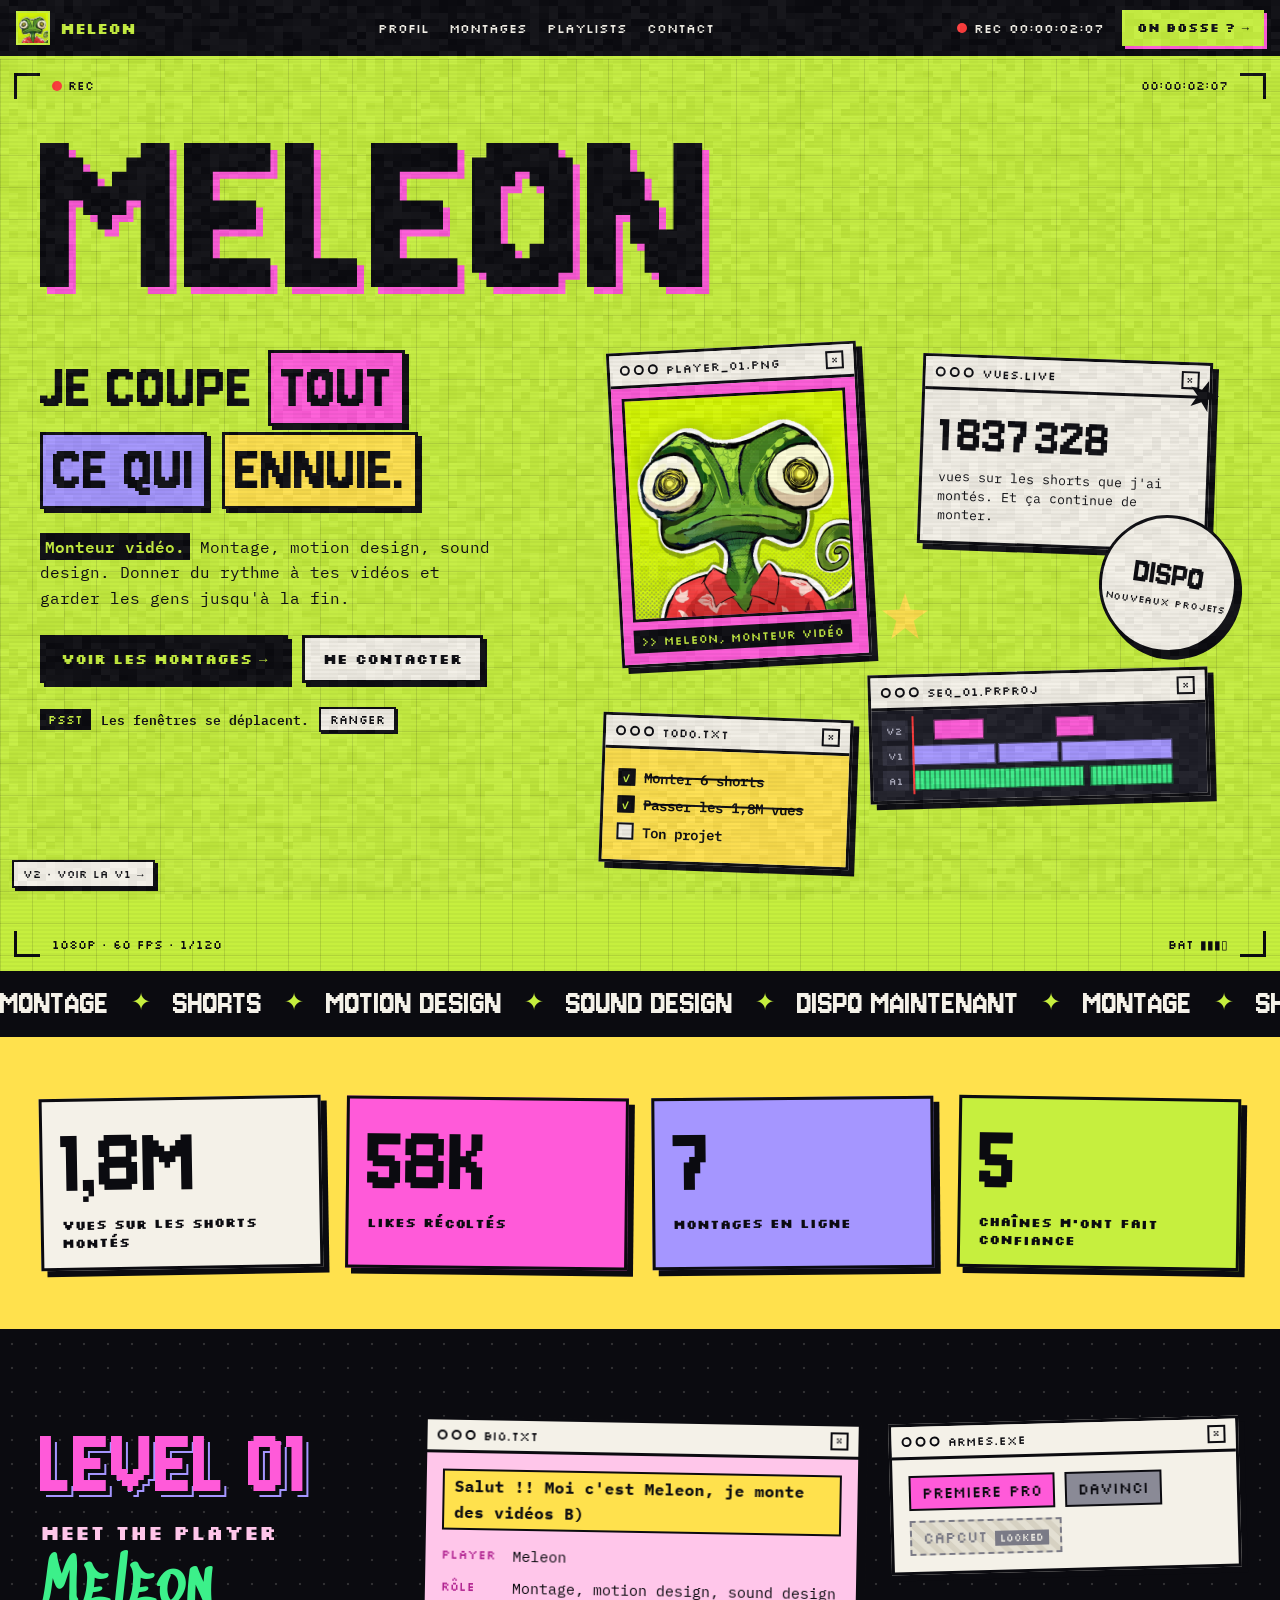
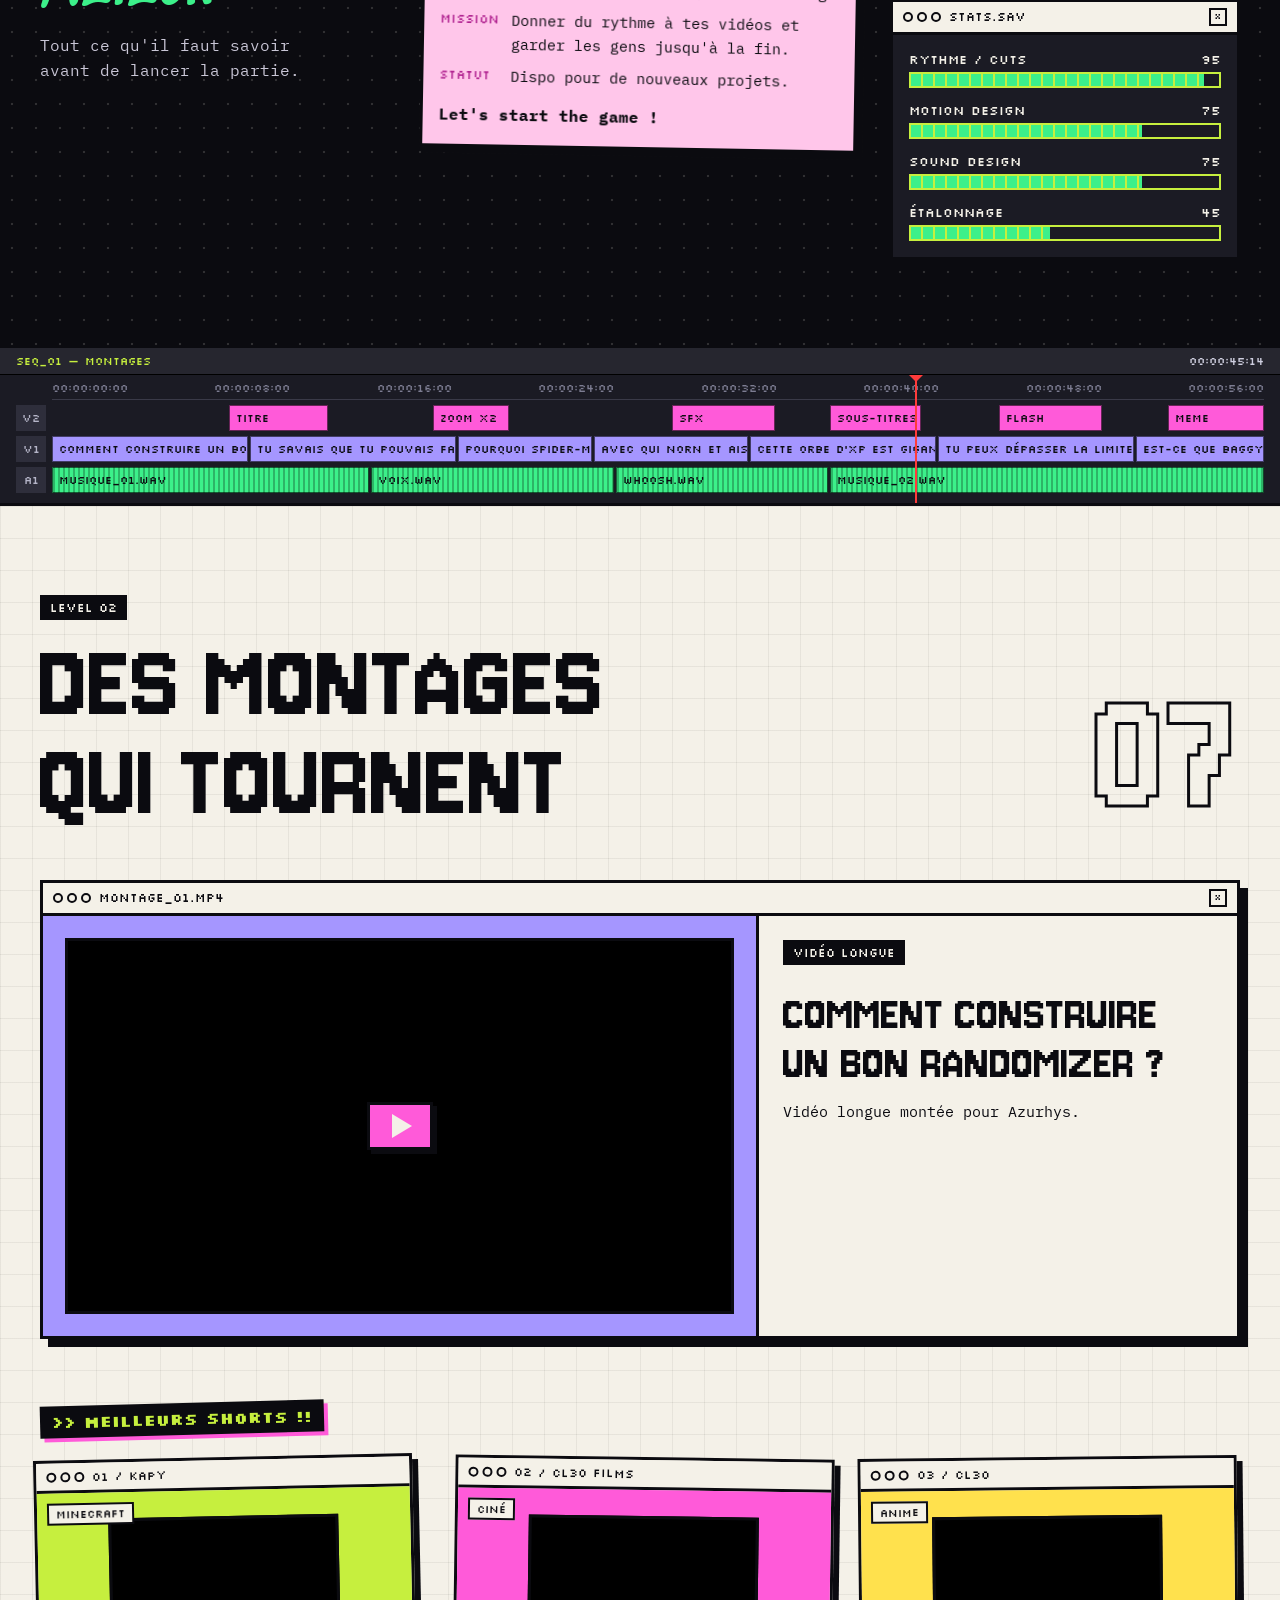
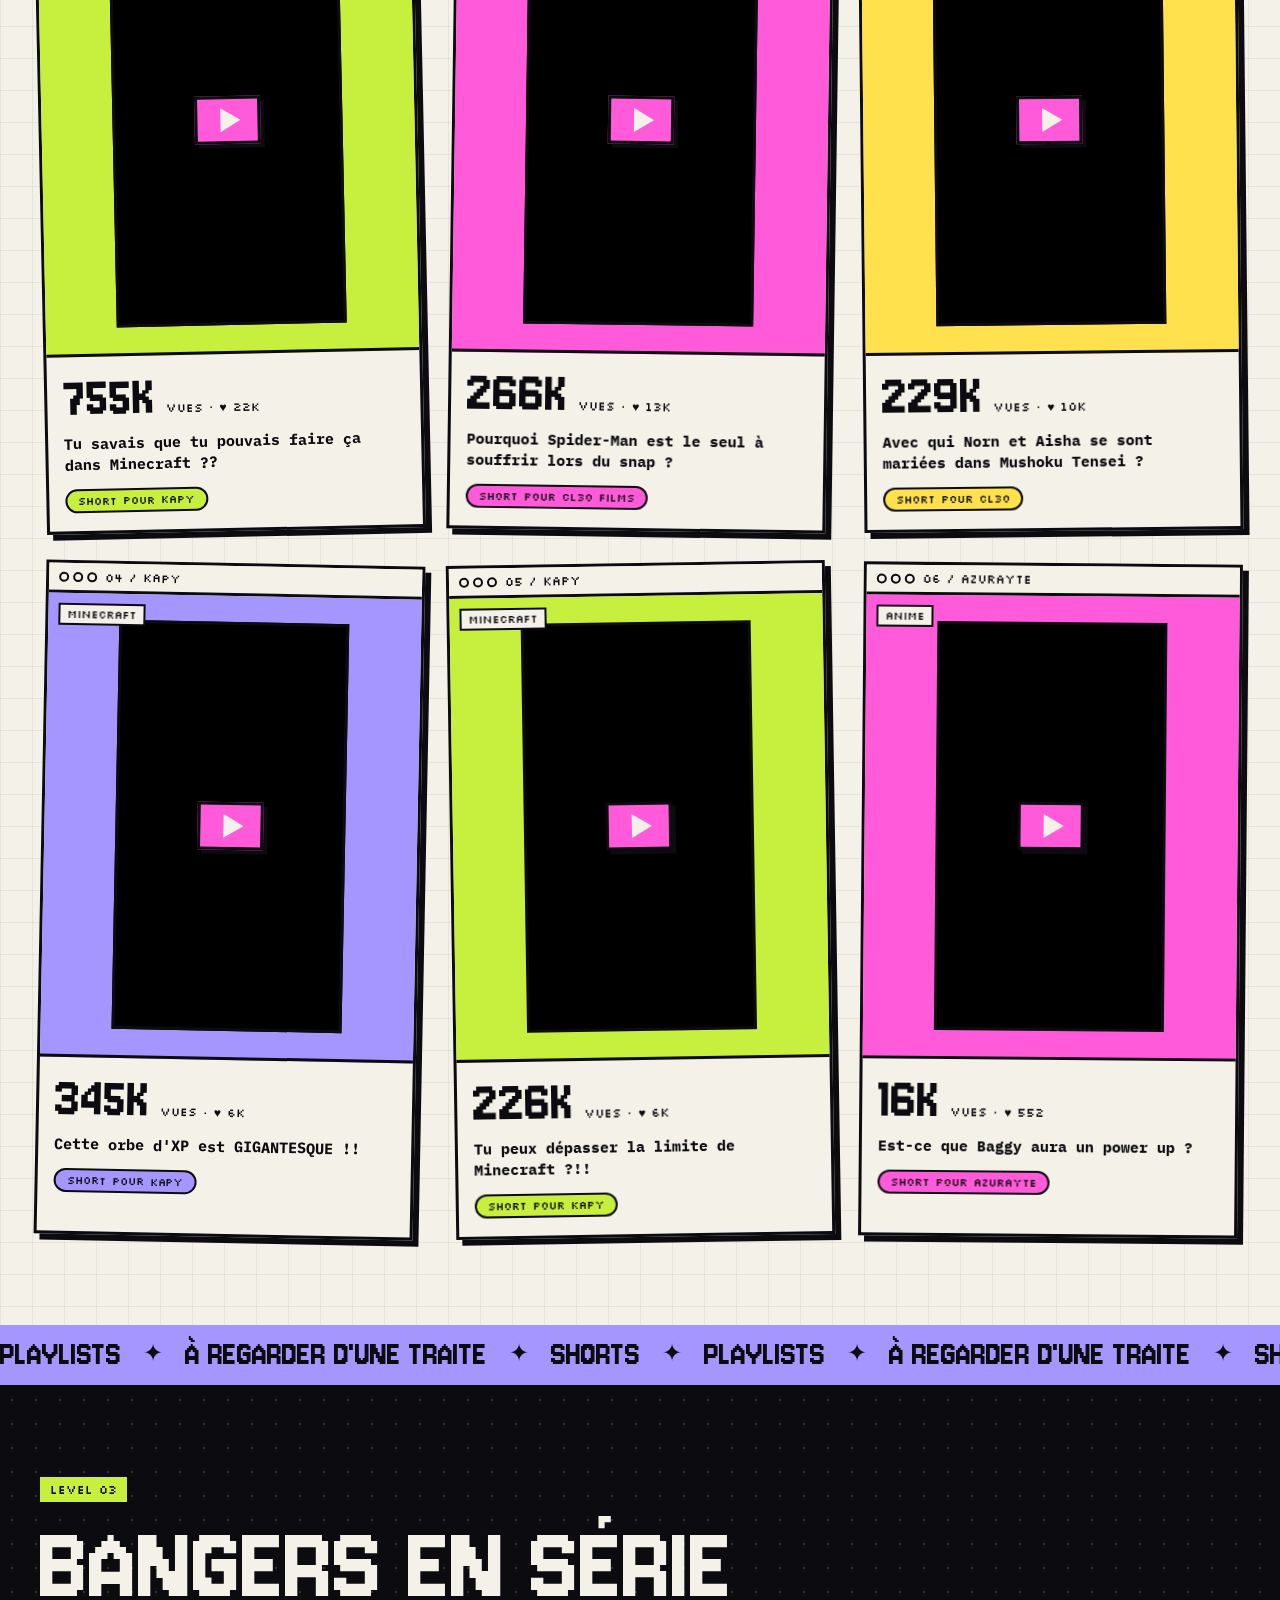
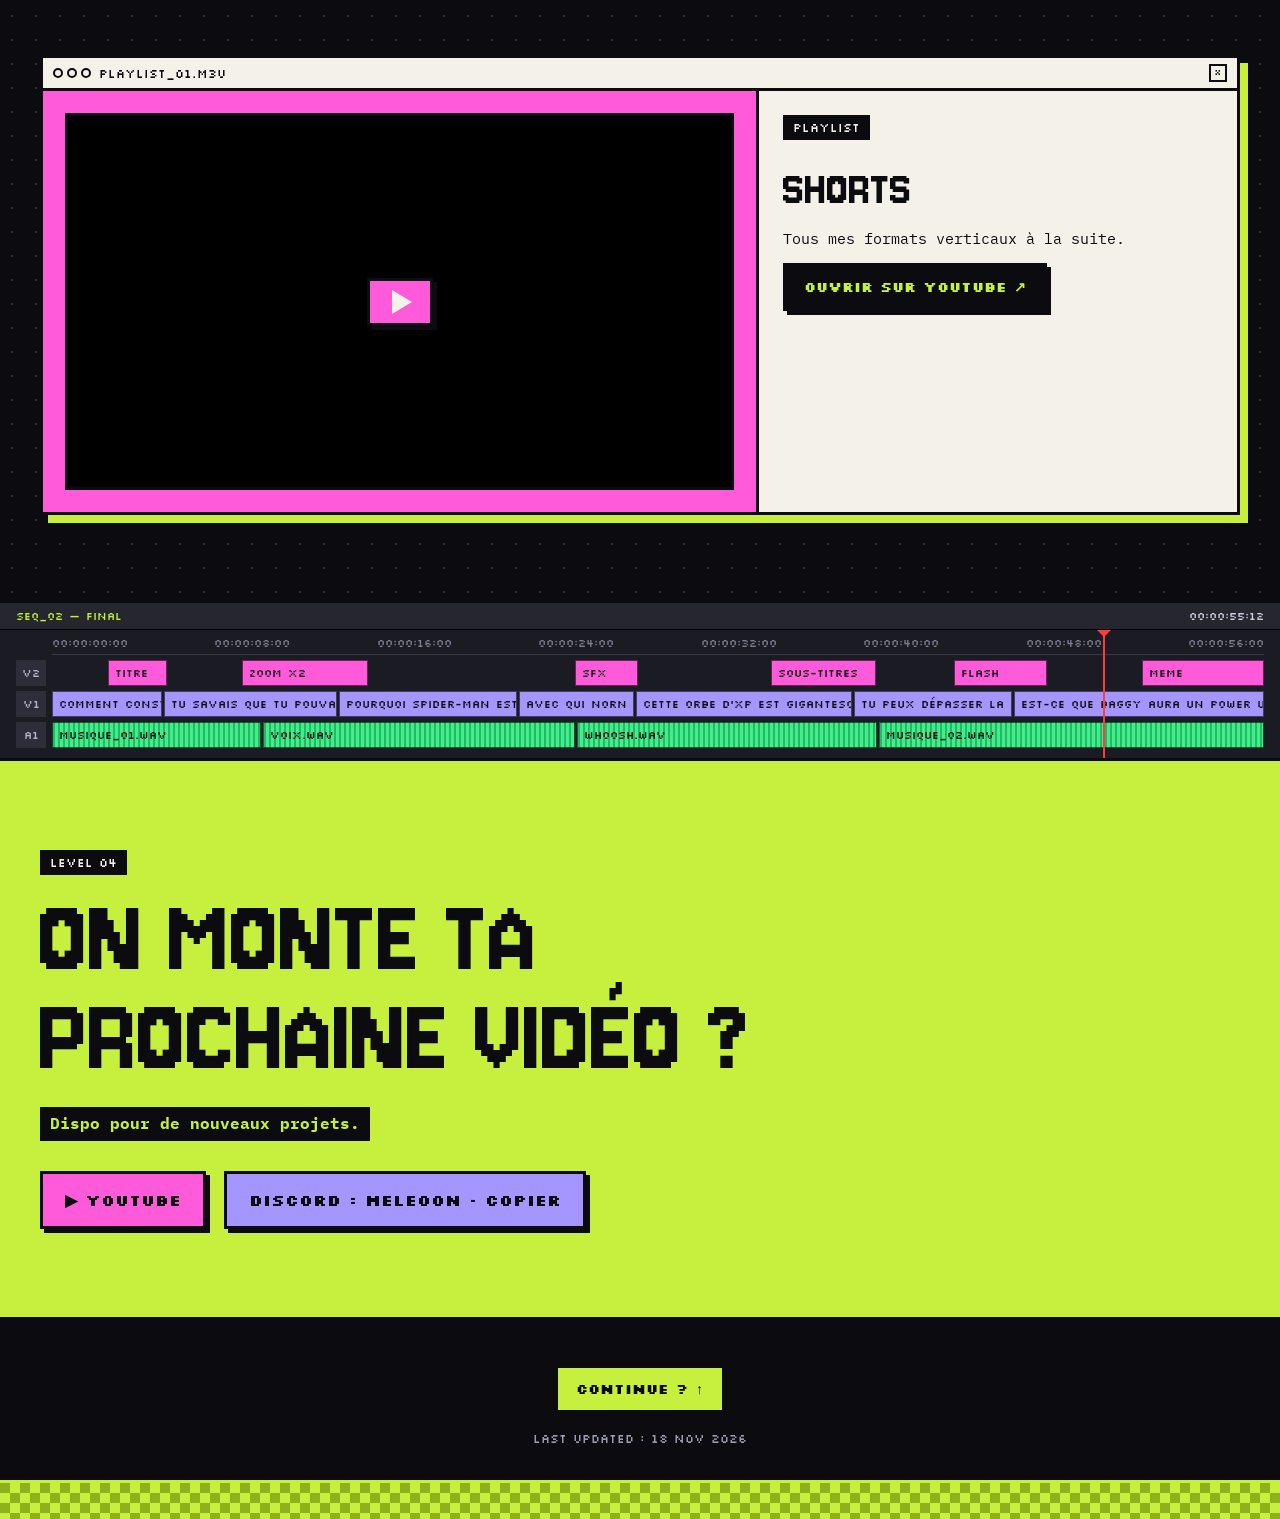
==== v2/index.html @ bc7dbd7f "V2 du portfolio en test sur /v2/ (la V1 reste à la racine) Mise en page bureau (gros nom, fenêtres d" ====
<!doctype html>
<html lang="fr">
<head>
  <meta charset="utf-8" />
  <meta name="viewport" content="width=device-width, initial-scale=1" />
  <title>Meleon — Portfolio</title>
  <meta name="description" content="Portfolio de montage vidéo : shorts, vidéos longues, playlists et contact." />
  <link rel="icon" href="../assets/avatar.webp" />
  <link rel="preconnect" href="https://fonts.googleapis.com" />
  <link rel="preconnect" href="https://fonts.gstatic.com" crossorigin />
  <link href="https://fonts.googleapis.com/css2?family=Jersey+10&family=Silkscreen:wght@400;700&family=IBM+Plex+Mono:wght@400;600;700&family=Sedgwick+Ave+Display&display=swap" rel="stylesheet" />
  <link rel="stylesheet" href="style.css" />
</head>
<body>
  <!-- amorce de film : mire + compte à rebours (1 fois par visite, clic pour passer) -->
  <div class="leader" id="leader" aria-hidden="true">
    <div class="bars"><i></i><i></i><i></i><i></i><i></i><i></i><i></i></div>
    <div class="count-ring"><span id="leaderNum">3</span></div>
    <p class="leader-skip">clic pour passer</p>
  </div>
  <canvas id="grain" aria-hidden="true"></canvas>

  <!-- ===== HUD ===== -->
  <header class="hud">
    <a class="hud-logo" href="#top"><img id="hudAvatar" alt="" /><span id="hudName">MELEON</span></a>
    <nav class="hud-nav" aria-label="Sections">
      <a href="#profil">Profil</a><a href="#montages">Montages</a><a href="#playlists">Playlists</a><a href="#avis" id="navAvis">Avis</a><a href="#contact">Contact</a>
    </nav>
    <div class="hud-rec" aria-hidden="true"><span class="dot"></span>REC <span id="tc">00:00:00:00</span></div>
    <a class="btn btn-lime hud-cta" href="#contact">On bosse ? →</a>
    <div class="hud-xp" aria-hidden="true"><span id="xp"></span></div>
  </header>

  <!-- ===== HERO : bureau ===== -->
  <section class="hero" id="top">
    <div class="vf" aria-hidden="true">
      <span class="vf-c c-tl"></span><span class="vf-c c-tr"></span><span class="vf-c c-bl"></span><span class="vf-c c-br"></span>
      <span class="vf-rec"><span class="dot"></span>REC</span>
      <span class="vf-tc" id="vfTc">00:00:00:00</span>
      <span class="vf-info">1080p · 60 fps · 1/120</span>
      <span class="vf-bat">BAT ▮▮▮▯</span>
    </div>

    <div class="wrap">
      <h1 class="hero-name"><span id="heroName">MELEON</span></h1>
      <div class="hero-grid">
        <div class="hero-left">
          <p class="punch">Je coupe <mark class="m-pink">tout</mark><br /><mark class="m-lav">ce qui</mark> <mark class="m-yellow">ennuie.</mark></p>
          <p class="hero-intro" id="heroIntro"></p>
          <div class="hero-btns">
            <a class="btn btn-black" href="#montages">Voir les montages →</a>
            <a class="btn btn-paper" href="#contact">Me contacter</a>
          </div>
          <p class="psst"><b>PSST</b> Les fenêtres se déplacent. <button class="btn-mini" id="tidy" type="button">Ranger</button></p>
        </div>

        <div class="desk" id="desk">
          <figure class="win w-avatar" style="--x:2%;--y:0%;--w:250px;--rot:-3deg">
            <div class="win-bar"><span class="dots"><i></i><i></i><i></i></span><span class="win-t">player_01.png</span><span class="win-x">×</span></div>
            <div class="win-body"><img id="deskAvatar" alt="Photo de profil de Meleon" /><figcaption id="deskCaption"></figcaption></div>
          </figure>

          <div class="win w-views" id="wViews" style="--x:50%;--y:2%;--w:290px;--rot:2deg">
            <div class="win-bar"><span class="dots"><i></i><i></i><i></i></span><span class="win-t">vues.live</span><span class="win-x">×</span></div>
            <div class="win-body"><p class="big" id="viewsCount" data-count="0">0</p><p>vues sur les shorts que j'ai montés. Et ça continue de monter.</p></div>
          </div>

          <div class="sticker" style="--x:78%;--y:30%;--rot:8deg"><span>DISPO<small>nouveaux projets</small></span></div>

          <div class="win w-todo" style="--x:0%;--y:66%;--w:250px;--rot:2deg">
            <div class="win-bar"><span class="dots"><i></i><i></i><i></i></span><span class="win-t">todo.txt</span><span class="win-x">×</span></div>
            <div class="win-body"><ul class="todo" id="todo"></ul></div>
          </div>

          <div class="win w-tl" style="--x:42%;--y:58%;--w:340px;--rot:-1.5deg">
            <div class="win-bar"><span class="dots"><i></i><i></i><i></i></span><span class="win-t">seq_01.prproj</span><span class="win-x">×</span></div>
            <div class="win-body">
              <div class="mini-tl" aria-hidden="true">
                <div><b>V2</b><span style="--l:8%;--w:18%" class="k-pink"></span><span style="--l:52%;--w:14%" class="k-pink"></span></div>
                <div><b>V1</b><span style="--l:0%;--w:30%" class="k-lav"></span><span style="--l:31%;--w:22%" class="k-lav"></span><span style="--l:54%;--w:40%" class="k-lav"></span></div>
                <div><b>A1</b><span style="--l:0%;--w:62%" class="k-mint"></span><span style="--l:64%;--w:30%" class="k-mint"></span></div>
                <i class="mini-play"></i>
              </div>
            </div>
          </div>

          <span class="pstar" style="--x:44%;--y:44%;--rot:0deg"></span>
          <span class="pstar small" style="--x:92%;--y:6%;--rot:20deg"></span>
        </div>
      </div>
    </div>
  </section>

  <div class="marquee"><div class="marquee-track" data-items="Montage|Shorts|Motion design|Sound design|Dispo maintenant"></div></div>

  <!-- ===== CHIFFRES ===== -->
  <section class="numbers"><div class="wrap num-grid" id="numGrid"></div></section>

  <!-- ===== PROFIL ===== -->
  <section class="sec sec-dark" id="profil">
    <div class="wrap profile">
      <div class="lvl-head reveal">
        <p class="lvl" data-level></p>
        <h2 class="cut">Meet the player</h2>
        <p class="lvl-name" id="playerName"></p>
        <p class="lvl-note">Tout ce qu'il faut savoir avant de lancer la partie.</p>
      </div>

      <div class="win win-pinkp bio-win reveal">
        <div class="win-bar"><span class="dots"><i></i><i></i><i></i></span><span class="win-t">bio.txt</span><span class="win-x">×</span></div>
        <div class="win-body scroll bio" id="bio" tabindex="0"></div>
        <p class="scroll-hint" id="bioHint">(ça se scrolle)</p>
      </div>

      <div class="profile-side">
        <div class="win reveal">
          <div class="win-bar"><span class="dots"><i></i><i></i><i></i></span><span class="win-t">armes.exe</span><span class="win-x">×</span></div>
          <div class="win-body"><ul class="tools" id="tools"></ul></div>
        </div>
        <div class="win win-black reveal">
          <div class="win-bar"><span class="dots"><i></i><i></i><i></i></span><span class="win-t">stats.sav</span><span class="win-x">×</span></div>
          <div class="win-body" id="stats"></div>
        </div>
      </div>
    </div>
  </section>

  <div class="tl" data-seq="SEQ_01 — MONTAGES"></div>

  <!-- ===== MONTAGES ===== -->
  <section class="sec sec-paper" id="montages">
    <div class="wrap">
      <div class="work-head reveal">
        <div>
          <span class="tag-black" data-level></span>
          <h2 class="h-big cut">Des montages<br />qui tournent</h2>
        </div>
        <span class="outline-count" id="workCount">00</span>
      </div>
      <div id="longs"></div>
      <h3 class="sub-label reveal" id="shortsLabel">&gt;&gt; Meilleurs shorts !!</h3>
      <div class="cards" id="shorts"></div>
    </div>
  </section>

  <div class="marquee alt"><div class="marquee-track" data-items="Playlists|À regarder d'une traite|Shorts"></div></div>

  <!-- ===== PLAYLISTS ===== -->
  <section class="sec sec-dark" id="playlists">
    <div class="wrap">
      <span class="tag-lime" data-level></span>
      <h2 class="h-big cut reveal">Bangers en série</h2>
      <div id="playlistList"></div>
    </div>
  </section>

  <!-- ===== AVIS (masquable via afficherAvis dans data.js) ===== -->
  <div class="marquee" id="mqAvis"><div class="marquee-track" data-items="Avis clients|Ils en parlent"></div></div>
  <section class="sec sec-paper" id="avis">
    <div class="wrap">
      <span class="tag-black" data-level></span>
      <h2 class="h-big cut reveal">Kind words</h2>
      <div class="reviews" id="reviews"></div>
    </div>
  </section>

  <div class="tl" data-seq="SEQ_02 — FINAL"></div>

  <!-- ===== CONTACT ===== -->
  <section class="sec sec-lime contact" id="contact">
    <div class="wrap">
      <span class="tag-black" data-level></span>
      <h2 class="h-big cut reveal">On monte ta<br />prochaine vidéo ?</h2>
      <p class="contact-status" id="contactStatus"></p>
      <div class="contact-btns" id="contactBtns"></div>
    </div>
  </section>

  <footer class="foot">
    <a class="btn btn-lime" href="#top">Continue ? ↑</a>
    <p>LAST UPDATED : <span id="lastUpdate"></span></p>
    <div class="ground" aria-hidden="true"></div>
  </footer>

  <a class="vbadge" href="../">V2 · voir la V1 →</a>
  <div class="toast" id="toast" role="status"></div>

  <script src="../js/data.js"></script>
  <script src="app.js"></script>
</body>
</html>
---- v2/style.css ----
/* =========================================================
   PORTFOLIO V2 — DA « bureau zine + jeu pixel », lisible d'abord.
   Palette volontairement courte, bordures noires épaisses,
   ombres dures, animations en steps() (jamais de flou ni de dégradé doux).
   ========================================================= */
:root {
  --black: #0b0b10;
  --ink: #1b1b24;
  --paper: #f4f1e8;
  --lime: #c6ef3e;
  --pink: #ff5ad9;
  --pinkp: #ffc6ea;
  --lav: #a596ff;
  --yellow: #ffe14d;
  --mint: #3cf08a;
  --grey: #8a8a96;
  --red: #ff3b3b;

  --f-pix: "Jersey 10", "Silkscreen", monospace;   /* gros titres */
  --f-lab: "Silkscreen", monospace;                /* étiquettes courtes */
  --f-body: "IBM Plex Mono", ui-monospace, monospace; /* texte : lisible */
  --f-graff: "Sedgwick Ave Display", cursive;      /* annotations */

  --b: 3px solid var(--black);
  --hard: 6px 6px 0 var(--black);
}

* { box-sizing: border-box; margin: 0; padding: 0; }
html { scroll-behavior: smooth; scroll-padding-top: 72px; }
body { background: var(--black); color: var(--paper); font: 400 16px/1.6 var(--f-body); overflow-x: hidden; -webkit-font-smoothing: antialiased; }
img { display: block; max-width: 100%; }
a { color: inherit; }
button { font: inherit; color: inherit; background: none; border: 0; cursor: pointer; }
:focus-visible { outline: 3px solid var(--pink); outline-offset: 3px; }
.wrap { width: min(1200px, 100% - 32px); margin-inline: auto; }

@keyframes blink { 50% { opacity: 0; } }
@keyframes spin { to { rotate: 360deg; } }
@keyframes marq { to { transform: translateX(-50%); } }

/* ---------- grain (canvas) ---------- */
#grain { position: fixed; inset: 0; width: 100%; height: 100%; pointer-events: none; z-index: 90; opacity: .05; image-rendering: pixelated; }

/* ---------- amorce de film ---------- */
.leader { position: fixed; inset: 0; z-index: 100; background: #121216; display: grid; place-items: center; cursor: pointer; }
.bars { position: absolute; inset: 0 0 28% 0; display: grid; grid-template-columns: repeat(7, 1fr); }
.bars i:nth-child(1) { background: #c0c0c0; } .bars i:nth-child(2) { background: #c0c000; }
.bars i:nth-child(3) { background: #00c0c0; } .bars i:nth-child(4) { background: #00c000; }
.bars i:nth-child(5) { background: #c000c0; } .bars i:nth-child(6) { background: #c00000; }
.bars i:nth-child(7) { background: #0000c0; }
.count-ring { display: none; position: relative; width: min(62vw, 320px); aspect-ratio: 1; border-radius: 50%; border: 6px solid var(--paper); place-items: center;
  background: conic-gradient(rgba(244,241,232,.22) var(--sweep, 0deg), transparent 0); }
.count-ring::before, .count-ring::after { content: ""; position: absolute; background: var(--paper); opacity: .5; }
.count-ring::before { left: 50%; top: -30%; bottom: -30%; width: 2px; }
.count-ring::after { top: 50%; left: -30%; right: -30%; height: 2px; }
#leaderNum { position: relative; z-index: 1; font: 400 clamp(130px, 34vw, 230px)/1 var(--f-pix); color: var(--paper); }
.leader.count .bars { display: none; }
.leader.count .count-ring { display: grid; }
.leader-skip { position: absolute; bottom: 18px; font: 12px var(--f-lab); color: #9a9aae; }

/* ---------- boutons ---------- */
.btn { display: inline-flex; align-items: center; gap: 8px; font: 700 14px var(--f-lab); text-transform: uppercase; text-decoration: none; color: var(--black);
  padding: 12px 18px; border: var(--b); box-shadow: 4px 4px 0 var(--black); transition: transform .12s steps(2), box-shadow .12s steps(2); }
.btn:hover { transform: translate(-2px, -2px); box-shadow: 6px 6px 0 var(--black); }
.btn:active { transform: translate(4px, 4px); box-shadow: 0 0 0 var(--black); }
.btn-lime { background: var(--lime); } .btn-black { background: var(--black); color: var(--lime); }
.btn-paper { background: var(--paper); } .btn-pink { background: var(--pink); } .btn-lav { background: var(--lav); }
.btn-mini { font: 12px var(--f-lab); border: 2px solid var(--black); background: var(--paper); color: var(--black); padding: 3px 9px; box-shadow: 2px 2px 0 var(--black); }

/* ---------- HUD ---------- */
.hud { position: sticky; top: 0; z-index: 60; display: flex; align-items: center; gap: 18px; padding: 10px 16px; background: var(--black); border-bottom: 3px solid var(--lime); }
.hud-logo { display: flex; align-items: center; gap: 10px; text-decoration: none; font: 700 15px var(--f-lab); color: var(--lime); }
.hud-logo img { width: 34px; height: 34px; object-fit: cover; border: 2px solid var(--lime); }
.hud-nav { display: flex; gap: 2px; margin-inline: auto; }
.hud-nav a { font: 13px var(--f-lab); text-decoration: none; padding: 5px 9px; color: var(--paper); }
.hud-nav a:hover { background: var(--lime); color: var(--black); }
.hud-rec { display: flex; align-items: center; gap: 7px; font: 13px var(--f-lab); white-space: nowrap; }
.dot { width: 10px; height: 10px; border-radius: 50%; background: var(--red); animation: blink 1s steps(2) infinite; }
.hud .btn { padding: 7px 12px; font-size: 12px; border-color: var(--lime); box-shadow: 3px 3px 0 var(--pink); }
.hud-xp { position: absolute; left: 0; right: 0; bottom: -6px; height: 3px; pointer-events: none; }
.hud-xp span { display: block; height: 100%; width: 0; background: var(--pink); }
@media (max-width: 900px) { .hud-nav { display: none; } .hud-rec { margin-left: auto; } }
@media (max-width: 520px) { .hud-rec { display: none; } .hud-cta { margin-left: auto; } }

/* ---------- fenêtres ---------- */
.win { background: var(--paper); color: var(--black); border: var(--b); box-shadow: var(--hard); }
.win-bar { display: flex; align-items: center; gap: 8px; padding: 6px 10px; border-bottom: var(--b); background: var(--paper); color: var(--black); font: 12px var(--f-lab); user-select: none; }
.dots { display: flex; gap: 4px; flex: none; }
.dots i { width: 10px; height: 10px; border: 2px solid var(--black); border-radius: 50%; }
.win-t { flex: 1; min-width: 0; white-space: nowrap; overflow: hidden; text-overflow: ellipsis; }
.win-x { flex: none; width: 18px; height: 18px; border: 2px solid var(--black); display: grid; place-items: center; font-size: 12px; line-height: 1; }
.win-body { padding: 16px; }
.win-black .win-body { background: var(--ink); color: var(--paper); }
.win-pinkp .win-body { background: var(--pinkp); }

/* ---------- HERO ---------- */
.hero { position: relative; overflow: hidden; background-color: var(--lime); color: var(--black); padding: 52px 0 64px;
  background-image: linear-gradient(rgba(11,11,16,.12) 1px, transparent 1px), linear-gradient(90deg, rgba(11,11,16,.12) 1px, transparent 1px);
  background-size: 32px 32px; border-bottom: var(--b); }
.hero::after { content: ""; position: absolute; inset: 0; pointer-events: none; background: repeating-linear-gradient(0deg, rgba(0,0,0,.035) 0 2px, transparent 2px 4px); }
.hero-name { font: 400 clamp(92px, 21vw, 290px)/.78 var(--f-pix); color: var(--black); text-shadow: 7px 7px 0 var(--pink); margin-bottom: 26px; white-space: nowrap; }
.hero-grid { display: grid; grid-template-columns: minmax(0, 5fr) minmax(0, 6fr); gap: 28px; align-items: start; }
.punch { font: 400 clamp(42px, 5.4vw, 70px)/1.02 var(--f-pix); text-transform: uppercase; }
.punch mark { color: var(--black); padding: 0 .14em; border: 3px solid var(--black); box-shadow: 4px 4px 0 var(--black); display: inline-block; margin: 3px 0; }
.m-pink { background: var(--pink); } .m-lav { background: var(--lav); } .m-yellow { background: var(--yellow); }
.hero-intro { max-width: 46ch; margin: 22px 0 24px; font-size: 16px; }
.hero-intro b { background: var(--black); color: var(--lime); padding: 0 5px; font-weight: 600; }
.hero-btns { display: flex; flex-wrap: wrap; gap: 14px; }
.psst { margin-top: 24px; display: flex; align-items: center; gap: 10px; flex-wrap: wrap; font-size: 13px; font-weight: 600; }
.psst b { background: var(--black); color: var(--lime); font: 12px var(--f-lab); padding: 3px 8px; }

/* viseur caméra */
.vf { position: absolute; inset: 14px; z-index: 4; pointer-events: none; font: 12px var(--f-lab); color: var(--black); }
.vf-c { position: absolute; width: 26px; height: 26px; border: 3px solid var(--black); }
.c-tl { top: 0; left: 0; border-right: 0 !important; border-bottom: 0 !important; } .c-tr { top: 0; right: 0; border-left: 0 !important; border-bottom: 0 !important; }
.c-bl { bottom: 0; left: 0; border-right: 0 !important; border-top: 0 !important; } .c-br { bottom: 0; right: 0; border-left: 0 !important; border-top: 0 !important; }
.vf-rec { position: absolute; top: 5px; left: 38px; display: flex; align-items: center; gap: 6px; }
.vf-tc { position: absolute; top: 5px; right: 38px; }
.vf-info { position: absolute; bottom: 5px; left: 38px; }
.vf-bat { position: absolute; bottom: 5px; right: 38px; }

/* bureau + fenêtres déplaçables */
.desk { position: relative; height: 560px; }
.desk > * { position: absolute; left: var(--x); top: var(--y); width: var(--w); rotate: var(--rot, 0deg); }
.desk .win-bar { cursor: grab; touch-action: none; }
.desk .dragging { rotate: 0deg; }
.desk .dragging .win-bar { cursor: grabbing; }
.w-avatar .win-body { background: var(--pink); padding: 10px; }
.w-avatar img { width: 100%; aspect-ratio: 1; object-fit: cover; border: var(--b); background: var(--black); }
.w-avatar figcaption { display: inline-block; margin-top: 8px; font: 12px var(--f-lab); background: var(--black); color: var(--lime); padding: 4px 8px; }
.w-views .big { font: 400 58px/1 var(--f-pix); }
.w-views p:last-child { font-size: 13px; line-height: 1.45; margin-top: 4px; }
.w-todo .win-body { background: var(--yellow); padding: 12px 14px; }
.todo { list-style: none; }
.todo li { display: flex; align-items: center; gap: 9px; font-size: 14px; font-weight: 600; margin: 5px 0; }
.todo .box { flex: none; width: 17px; height: 17px; border: 2px solid var(--black); background: var(--paper); display: grid; place-items: center; font-size: 11px; line-height: 1; }
.todo .done span:last-child { text-decoration: line-through; text-decoration-thickness: 2px; }
.todo .done .box { background: var(--black); color: var(--lime); }
.w-tl .win-body { background: var(--ink); padding: 10px; }
.mini-tl { position: relative; display: grid; gap: 5px; }
.mini-tl div { position: relative; height: 20px; padding-left: 30px; }
.mini-tl b { position: absolute; left: 0; top: 0; bottom: 0; width: 26px; display: grid; place-items: center; background: #2e2e3b; color: #b5b5c8; font: 10px var(--f-lab); }
.mini-tl span { position: absolute; top: 0; bottom: 0; left: calc(30px + var(--l) * .88); width: calc(var(--w) * .88); border: 1px solid rgba(0,0,0,.6); }
.k-pink { background: var(--pink); } .k-lav { background: var(--lav); }
.k-mint { background: var(--mint) repeating-linear-gradient(90deg, rgba(0,0,0,.28) 0 2px, transparent 2px 5px); }
.mini-play { position: absolute; top: -4px; bottom: -4px; left: 30px; width: 2px; background: var(--red); animation: miniplay 5s steps(50) infinite; }
@keyframes miniplay { to { left: calc(100% - 2px); } }
.sticker { width: 138px !important; aspect-ratio: 1; border-radius: 50%; background: var(--paper); border: var(--b); box-shadow: var(--hard); display: grid; place-items: center; text-align: center; cursor: grab; touch-action: none; }
.sticker span { display: block; font: 400 38px/.85 var(--f-pix); animation: spin 18s steps(36) infinite; }
.sticker small { display: block; font: 10px/1.2 var(--f-lab); margin-top: 6px; }
.pstar { width: 46px !important; aspect-ratio: 1; background: var(--yellow); pointer-events: none;
  clip-path: polygon(50% 0, 62% 36%, 100% 38%, 69% 60%, 80% 100%, 50% 76%, 20% 100%, 31% 60%, 0 38%, 38% 36%); }
.pstar.small { width: 30px !important; background: var(--black); }

@media (max-width: 960px) {
  .hero-grid { grid-template-columns: 1fr; }
  .desk { height: auto; display: grid; grid-template-columns: repeat(2, minmax(0, 1fr)); gap: 22px; margin-top: 30px; }
  .desk > * { position: relative; left: auto; top: auto; width: auto; }
  .desk .win-bar { cursor: default; }
  .w-tl { grid-column: 1 / -1; }
  .sticker, .pstar, .psst { display: none; }
}
@media (max-width: 560px) {
  .desk { grid-template-columns: 1fr; }
  .vf-info { display: none; }
  .hero { padding-top: 46px; }
}

/* ---------- bandeaux défilants ---------- */
.marquee { overflow: hidden; background: var(--black); border-bottom: var(--b); padding: 12px 0; }
.marquee-track { display: flex; width: max-content; animation: marq 32s linear infinite; }
.marquee-track span { display: flex; align-items: center; gap: 22px; padding-right: 22px; white-space: nowrap; font: 400 36px/1 var(--f-pix); text-transform: uppercase; color: var(--paper); }
.marquee-track span::after { content: "✦"; font-size: 24px; color: var(--lime); }
.marquee.alt { background: var(--lav); } .marquee.alt span, .marquee.alt span::after { color: var(--black); }

/* ---------- chiffres ---------- */
.numbers { background: var(--yellow); color: var(--black); padding: 60px 0; border-bottom: var(--b); }
.num-grid { display: grid; grid-template-columns: repeat(4, minmax(0, 1fr)); gap: 24px; }
.num { background: var(--paper); border: var(--b); box-shadow: var(--hard); padding: 18px 18px 16px; rotate: var(--r, 0deg); }
.num:nth-child(2) { background: var(--pink); } .num:nth-child(3) { background: var(--lav); } .num:nth-child(4) { background: var(--lime); }
.num b { display: block; font: 400 clamp(68px, 8vw, 108px)/.85 var(--f-pix); font-weight: 400; }
.num span { display: block; margin-top: 10px; font: 700 13px/1.35 var(--f-lab); text-transform: uppercase; }
@media (max-width: 900px) { .num-grid { grid-template-columns: repeat(2, minmax(0, 1fr)); } }

/* ---------- sections ---------- */
.sec { position: relative; padding: 88px 0; }
.sec-dark { background: var(--black) radial-gradient(rgba(244,241,232,.16) 1px, transparent 1.6px) 0 0 / 24px 24px; color: var(--paper); }
.sec-paper { background: var(--paper); color: var(--black);
  background-image: linear-gradient(rgba(11,11,16,.06) 1px, transparent 1px), linear-gradient(90deg, rgba(11,11,16,.06) 1px, transparent 1px); background-size: 32px 32px; }
.sec-lime { background: var(--lime); color: var(--black); }
.tag-black, .tag-lime { display: inline-block; font: 12px var(--f-lab); padding: 5px 10px; margin-bottom: 14px; }
.tag-black { background: var(--black); color: var(--paper); }
.tag-lime { background: var(--lime); color: var(--black); }
.h-big { font: 400 clamp(58px, 9vw, 124px)/.86 var(--f-pix); text-transform: uppercase; margin-bottom: 40px; }
.sub-label { display: inline-block; margin: 64px 0 22px; font: 700 16px var(--f-lab); text-transform: uppercase; background: var(--black); color: var(--lime); padding: 6px 12px; rotate: -1.5deg; box-shadow: 4px 4px 0 var(--pink); }

/* coupe franche à l'arrivée d'un titre (4 images, décalage RVB) */
.cut-in { animation: cut .32s steps(1) both; }
@keyframes cut {
  0%   { clip-path: inset(0 0 55% 0); transform: translateX(-14px); text-shadow: 4px 0 var(--pink), -4px 0 var(--mint); }
  25%  { clip-path: inset(45% 0 0 0); transform: translateX(10px); text-shadow: -3px 0 var(--pink), 3px 0 var(--mint); }
  50%  { clip-path: inset(0); transform: translateX(-4px); text-shadow: 2px 0 var(--pink), -2px 0 var(--mint); }
  75%, 100% { clip-path: inset(0); transform: none; text-shadow: none; }
}

/* apparition saccadée */
.reveal { opacity: 0; translate: 0 18px; transition: opacity .4s steps(4), translate .4s steps(4); }
.reveal.in { opacity: 1; translate: 0 0; }

/* ---------- profil ---------- */
.profile { display: grid; grid-template-columns: minmax(0, 4fr) minmax(0, 5fr) minmax(0, 4fr); gap: 32px; align-items: start; }
.lvl { font: 400 clamp(64px, 8vw, 104px)/.85 var(--f-pix); color: var(--pink); text-shadow: 4px 4px 0 var(--black), 6px 6px 0 var(--lav); }
.lvl-head h2 { font: 700 20px var(--f-lab); color: var(--pinkp); margin-top: 12px; text-transform: uppercase; }
.lvl-name { font: 400 clamp(44px, 5vw, 64px)/1 var(--f-graff); color: var(--mint); margin-top: 10px; overflow-wrap: anywhere; }
.lvl-note { margin-top: 14px; color: #c9c6d6; max-width: 30ch; }
.bio-win { rotate: 1deg; }
.scroll { max-height: 330px; overflow: auto; scrollbar-color: var(--black) var(--pinkp); }
.bio .hello { display: inline-block; background: var(--yellow); border: 2px solid var(--black); padding: 3px 10px; font-weight: 700; margin-bottom: 14px; }
.bio dl { display: grid; grid-template-columns: auto 1fr; gap: 8px 12px; }
.bio dt { font: 12px/1.9 var(--f-lab); color: #b0218f; text-transform: uppercase; }
.bio dd { font-size: 15px; }
.bio .go { margin-top: 14px; font-weight: 700; }
.scroll-hint { font: 22px var(--f-graff); color: var(--black); background: var(--pinkp); padding: 0 16px 10px; }
.profile-side { display: grid; gap: 28px; }
.profile-side .win:first-child { rotate: -1.5deg; }
.tools { list-style: none; display: flex; flex-wrap: wrap; gap: 10px; }
.tools li { font: 15px var(--f-lab); background: var(--black); color: var(--lime); padding: 6px 11px; border: 2px solid var(--black); }
.tools li.tool-rose { background: var(--pink); color: var(--black); }
.tools li.tool-gris { background: var(--grey); color: var(--black); }
.tools li.tool-verrouille { background: repeating-linear-gradient(45deg, #e3dfd2 0 6px, #d6d1c2 6px 12px); color: #7a7a86; border: 2px dashed #7a7a86; cursor: not-allowed; }
.tools li.tool-verrouille small { margin-left: 8px; font-size: 10px; background: #7a7a86; color: var(--paper); padding: 1px 5px; }
.stat { margin-bottom: 14px; }
.stat:last-child { margin-bottom: 0; }
.stat-top { display: flex; justify-content: space-between; font: 13px var(--f-lab); }
.stat-bar { height: 16px; border: 2px solid var(--lime); margin-top: 5px; }
.stat-bar span { display: block; height: 100%; width: 0; background: repeating-linear-gradient(90deg, var(--mint) 0 10px, var(--lime) 10px 12px); transition: width 1.2s steps(12); }
@media (max-width: 960px) { .profile { grid-template-columns: 1fr 1fr; } .lvl-head { grid-column: 1 / -1; } }
@media (max-width: 640px) { .profile { grid-template-columns: 1fr; } .bio-win, .profile-side .win:first-child { rotate: 0deg; } }

/* ---------- timeline de montage ---------- */
.tl { --p: 0; background: var(--ink); color: #cfcfe0; font: 11px var(--f-lab); border-bottom: var(--b); user-select: none; }
.tl-head { display: flex; justify-content: space-between; padding: 6px 16px; background: #26262f; border-bottom: 1px solid #000; }
.tl-head span:first-child { color: var(--lime); }
.tl-body { position: relative; padding: 6px 16px 10px; overflow: hidden; }
.tl-ruler { display: flex; justify-content: space-between; margin-left: 36px; padding-bottom: 4px; border-bottom: 1px solid #3a3a48; color: #7d7d92; }
.tl-track { display: flex; gap: 6px; height: 26px; margin-top: 5px; }
.tl-track > b { flex: none; width: 30px; display: grid; place-items: center; background: #2e2e3b; color: #b5b5c8; font-weight: 400; }
.tl-lane { flex: 1; min-width: 0; display: flex; gap: 2px; overflow: hidden; }
.clip, .gap { flex: var(--g) 1 0; min-width: 0; }
.clip { display: flex; align-items: center; padding: 0 6px; white-space: nowrap; overflow: hidden; text-overflow: ellipsis; color: var(--black); border: 1px solid rgba(0,0,0,.6); }
.clip.v1 { background: var(--lav); } .clip.v2 { background: var(--pink); }
.clip.a1 { background: var(--mint) repeating-linear-gradient(90deg, rgba(0,0,0,.25) 0 2px, transparent 2px 5px); }
.tl-play { position: absolute; top: 0; bottom: 0; width: 2px; background: var(--red); left: calc(52px + (100% - 68px) * var(--p)); }
.tl-play::before { content: ""; position: absolute; top: 0; left: -6px; border: 7px solid transparent; border-top-color: var(--red); }
@media (max-width: 640px) { .tl-ruler span:nth-child(even) { display: none; } }

/* ---------- montages ---------- */
.work-head { display: flex; justify-content: space-between; align-items: flex-end; gap: 20px; margin-bottom: 8px; }
.outline-count { font: 400 clamp(96px, 15vw, 200px)/.8 var(--f-pix); color: transparent; -webkit-text-stroke: 3px var(--black); margin-bottom: 40px; }
.feature { border: var(--b); box-shadow: 8px 8px 0 var(--black); background: var(--paper); color: var(--black); }
.feature-body { display: grid; grid-template-columns: minmax(0, 3fr) minmax(0, 2fr); }
.feature-media { padding: 22px; background: var(--c, var(--lav)); border-right: var(--b); }
.feature-info { padding: 24px; display: flex; flex-direction: column; align-items: flex-start; gap: 12px; }
.feature-info h3 { font: 400 clamp(36px, 4vw, 54px)/.95 var(--f-pix); text-transform: uppercase; }
.feature-info p { font-size: 15px; }
.feature + .feature { margin-top: 40px; }
@media (max-width: 800px) { .feature-body { grid-template-columns: 1fr; } .feature-media { border-right: 0; border-bottom: var(--b); } }

.cards { display: grid; grid-template-columns: repeat(3, minmax(0, 1fr)); gap: 32px; }
.card { background: var(--paper); color: var(--black); border: var(--b); box-shadow: var(--hard); rotate: var(--r, 0deg); transition: rotate .15s steps(2), translate .15s steps(2), opacity .4s steps(4); }
.card:hover { rotate: 0deg; translate: -3px -3px; }
.card-media { position: relative; display: grid; place-items: center; padding: 26px 0; background: var(--c); border-bottom: var(--b); }
.card-media .vid { width: min(62%, 230px); }
.card-tag { position: absolute; top: 10px; left: 10px; z-index: 2; font: 11px var(--f-lab); text-transform: uppercase; background: var(--paper); border: 2px solid var(--black); padding: 2px 7px; }
.card-foot { padding: 14px 16px 18px; }
.card-num { display: flex; align-items: baseline; gap: 10px; flex-wrap: wrap; }
.card-num b { font: 400 60px/.9 var(--f-pix); }
.card-num small { font: 12px var(--f-lab); }
.card h3 { font: 700 15px/1.4 var(--f-body); margin: 8px 0 12px; }
.chip { display: inline-block; font: 11px var(--f-lab); background: var(--c, var(--lime)); border: 2px solid var(--black); border-radius: 999px; padding: 3px 11px; }
.c-lime { --c: var(--lime); } .c-pink { --c: var(--pink); } .c-yellow { --c: var(--yellow); } .c-lav { --c: var(--lav); }
@media (max-width: 980px) { .cards { grid-template-columns: repeat(2, minmax(0, 1fr)); } }
@media (max-width: 600px) { .cards { grid-template-columns: 1fr; } .work-head { align-items: flex-start; flex-direction: column; } .outline-count { display: none; } }

/* lecteur : miniature, OSD de magnéto au survol, iframe au clic */
.vid { position: relative; display: block; width: 100%; aspect-ratio: 16 / 9; background: #000 center / cover no-repeat; border: var(--b); overflow: hidden; cursor: pointer; }
.vid.vert { aspect-ratio: 9 / 16; }
.vid iframe { position: absolute; inset: 0; width: 100%; height: 100%; border: 0; }
.vid.empty { display: grid; place-items: center; cursor: default; background: repeating-linear-gradient(45deg, #2a2a34 0 12px, #20202a 12px 24px); color: var(--lime); font: 13px var(--f-lab); text-align: center; padding: 10px; }
.play { position: absolute; inset: 0; margin: auto; width: 66px; height: 48px; background: var(--pink); border: 3px solid var(--black); box-shadow: 4px 4px 0 var(--black); display: grid; place-items: center; z-index: 2; }
.play::after { content: ""; margin-left: 5px; border-left: 20px solid var(--paper); border-block: 12px solid transparent; }
.osd { position: absolute; z-index: 2; top: 8px; left: 9px; font: 13px var(--f-lab); color: #fff; text-shadow: 2px 2px 0 #000; display: none; }
.osd-r { left: auto; right: 9px; }
.vid::before { content: ""; position: absolute; left: 0; right: 0; top: -20%; height: 16%; z-index: 1; pointer-events: none; display: none;
  background: repeating-linear-gradient(0deg, rgba(255,255,255,.22) 0 2px, rgba(255,255,255,.04) 2px 4px); }
.vid:hover::before { display: block; animation: track 1.4s steps(14) infinite; }
.vid:hover .osd { display: block; }
.vid:hover .osd:first-of-type { animation: blink .8s steps(2) infinite; }
.vid:hover .play { background: var(--mint); }
@keyframes track { to { top: 110%; } }

/* ---------- playlists ---------- */
#playlists .feature { box-shadow: 8px 8px 0 var(--lime); }

/* ---------- avis ---------- */
.reviews { display: grid; gap: 32px; grid-template-columns: repeat(auto-fill, minmax(280px, 1fr)); }
.review { background: var(--paper); border: var(--b); box-shadow: 6px 6px 0 var(--pink); padding: 20px; }
.review .stars { color: var(--yellow); font-size: 24px; -webkit-text-stroke: 1px var(--black); }
.review p { margin: 10px 0 14px; }
.review .who { font: 13px var(--f-lab); }
.review.placeholder { background: repeating-linear-gradient(45deg, #ece8dc 0 12px, #e3dfd2 12px 24px); }

/* ---------- contact ---------- */
.contact .h-big { margin-bottom: 20px; }
.contact-status { display: inline-block; font-weight: 700; background: var(--black); color: var(--lime); padding: 4px 10px; }
.contact-btns { display: flex; flex-wrap: wrap; gap: 18px; margin-top: 30px; }
.contact-btns .btn { font-size: 16px; padding: 16px 22px; }

/* ---------- pied de page ---------- */
.foot { background: var(--black); padding: 48px 0 0; text-align: center; font: 12px var(--f-lab); color: #9a9aae; }
.foot p { margin-top: 18px; }
.ground { height: 40px; margin-top: 34px; border-top: 3px solid var(--lime);
  background: conic-gradient(var(--lime) 25%, #8fb21c 0 50%, var(--lime) 0 75%, #8fb21c 0) 0 0 / 20px 20px; }

.vbadge { position: fixed; left: 12px; bottom: 12px; z-index: 70; font: 11px var(--f-lab); text-decoration: none; background: var(--paper); color: var(--black); border: 2px solid var(--black); box-shadow: 3px 3px 0 var(--black); padding: 5px 9px; }
.toast { position: fixed; left: 50%; bottom: 24px; translate: -50% 0; z-index: 80; font: 13px var(--f-lab); background: var(--lime); color: var(--black); border: var(--b); box-shadow: 4px 4px 0 var(--black); padding: 8px 14px; display: none; }
.toast.show { display: block; }

/* ---------- mouvement réduit : tout s'arrête ---------- */
@media (prefers-reduced-motion: reduce) {
  *, *::before, *::after { animation: none !important; transition: none !important; }
  .leader, #grain { display: none !important; }
  .reveal { opacity: 1; translate: 0 0; }
  html { scroll-behavior: auto; }
}
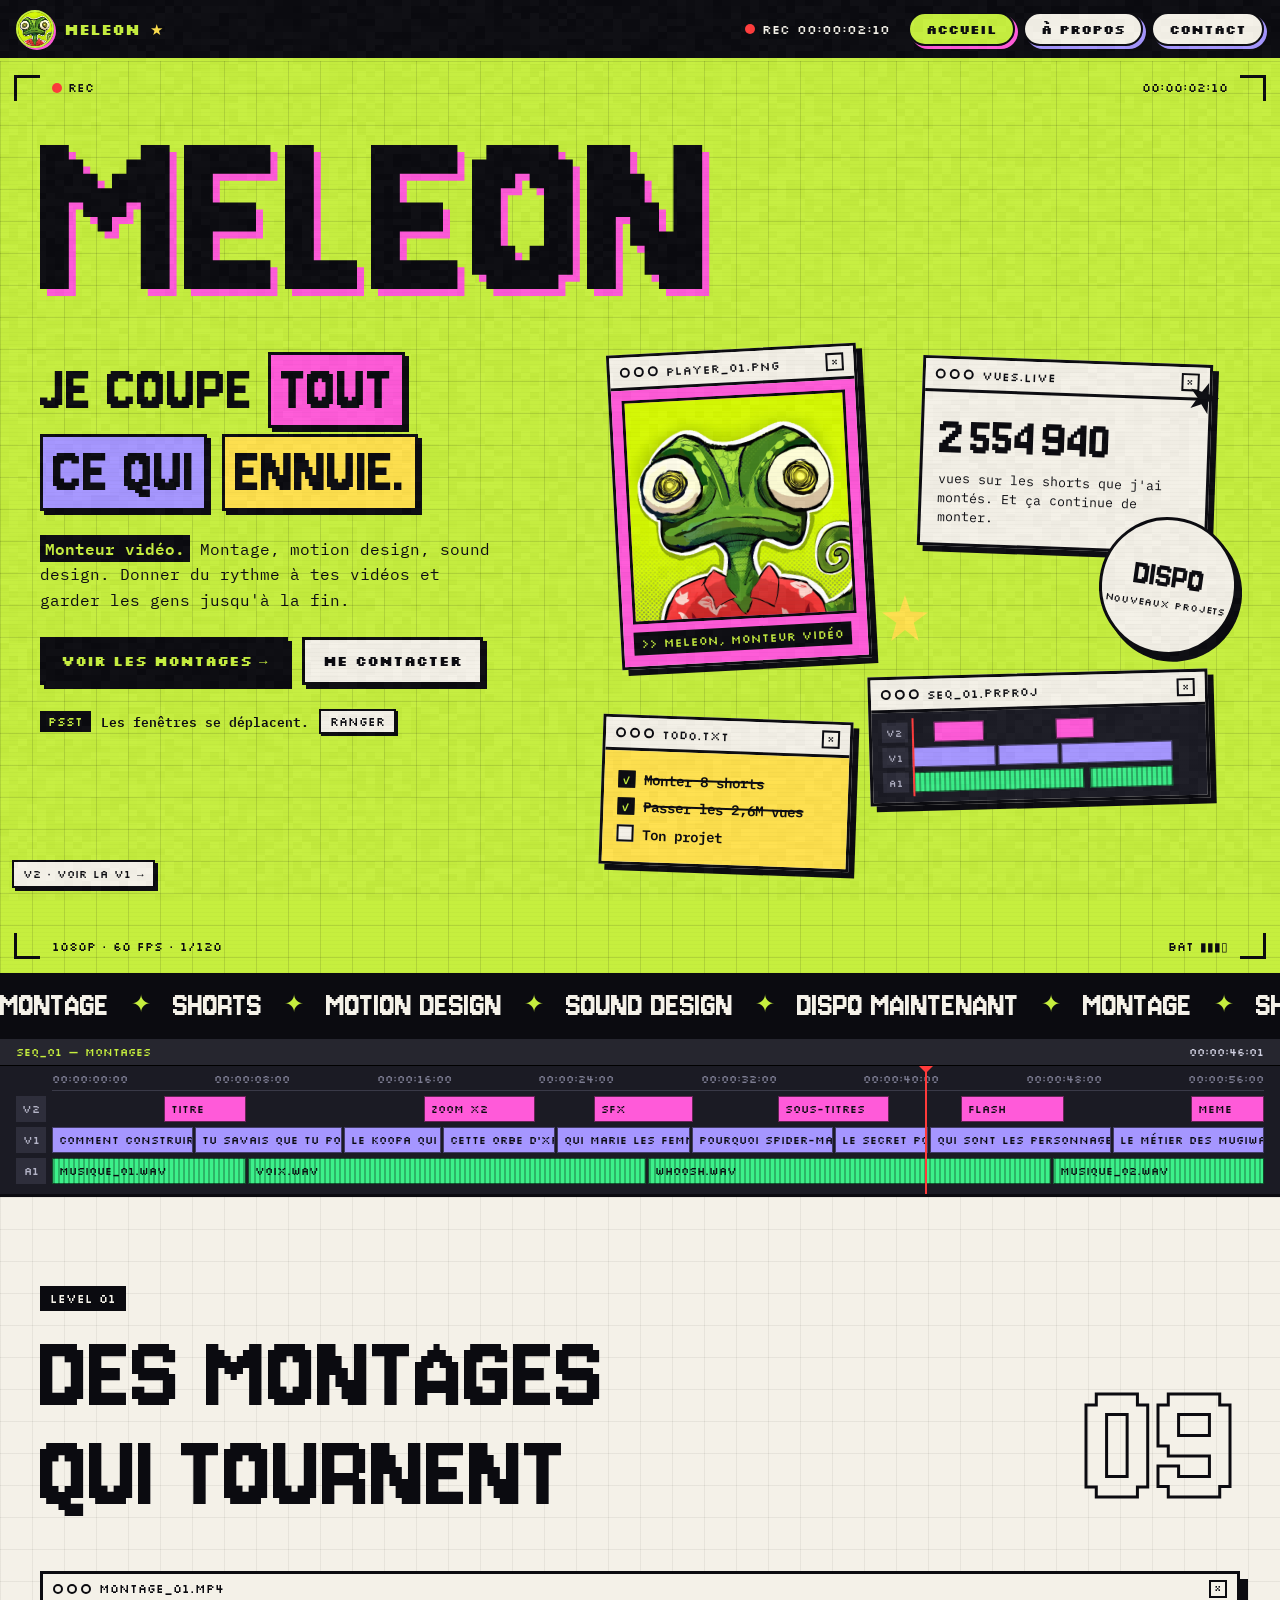
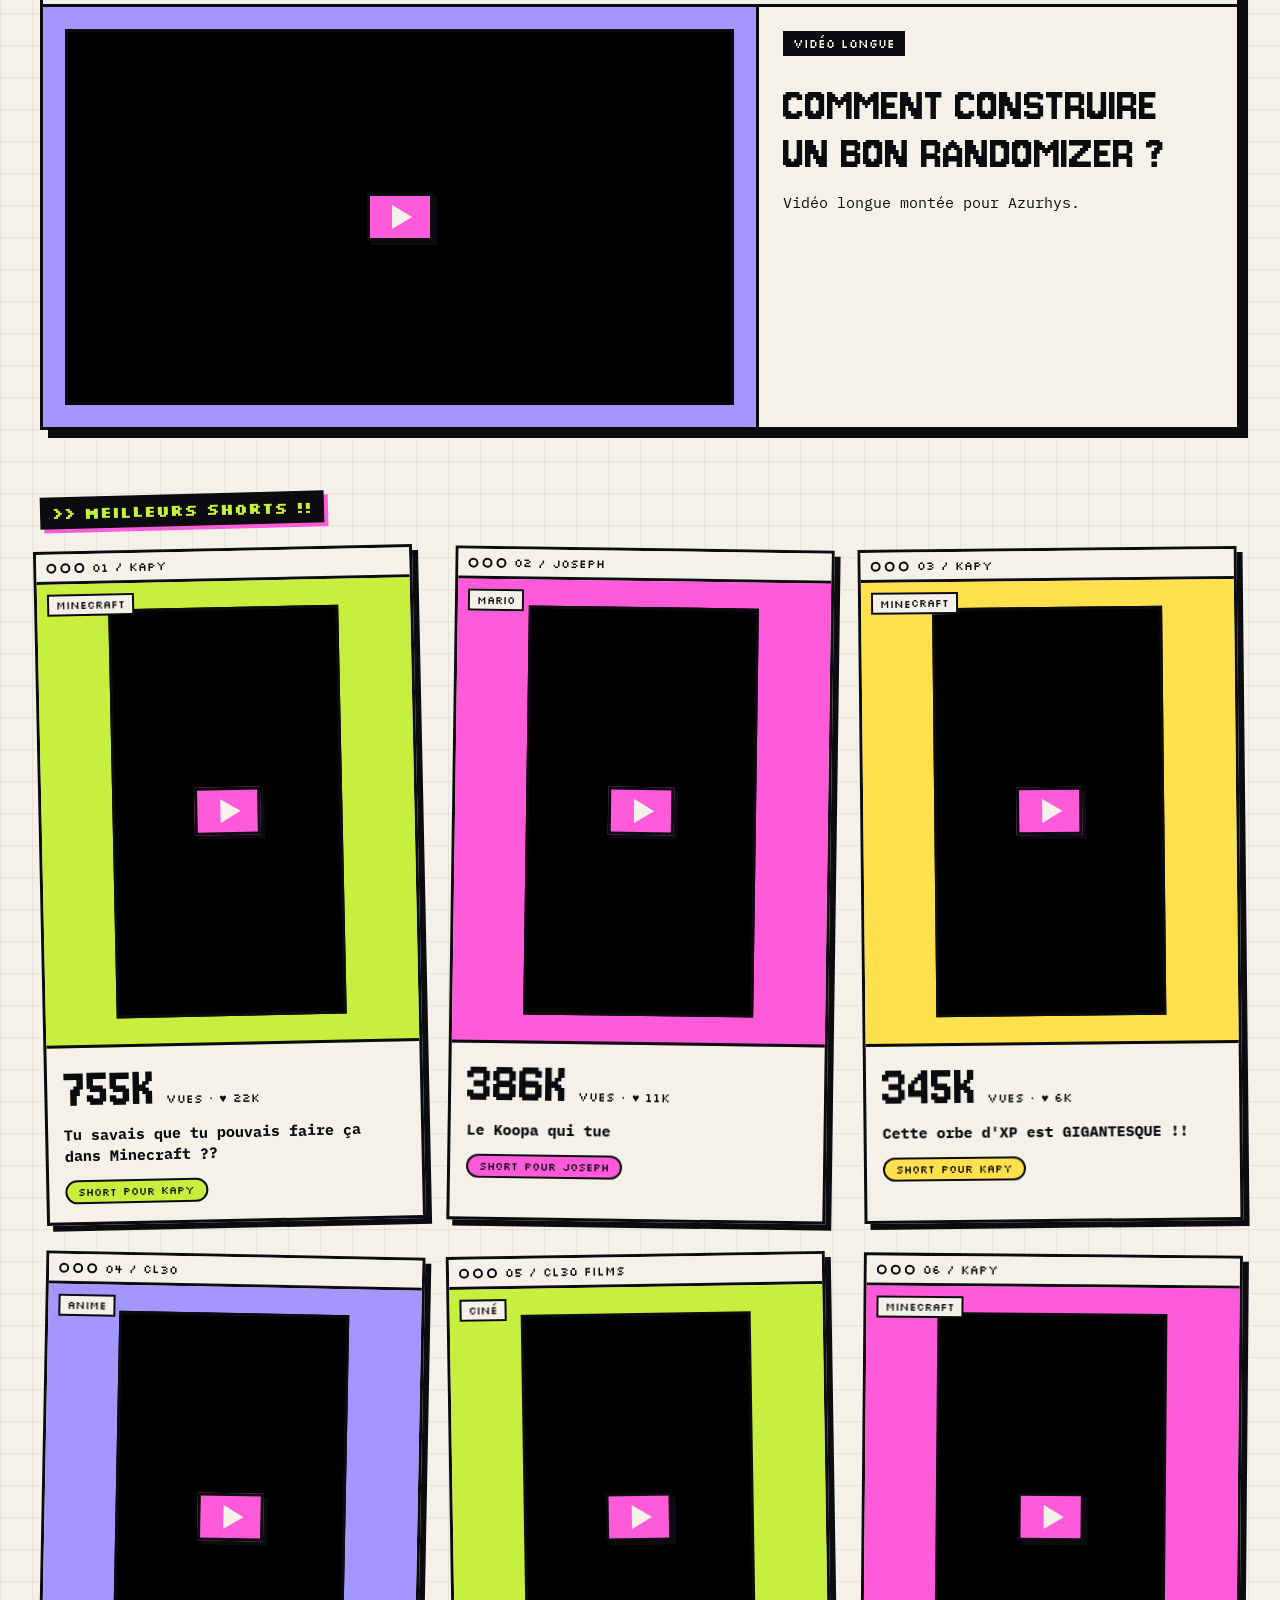
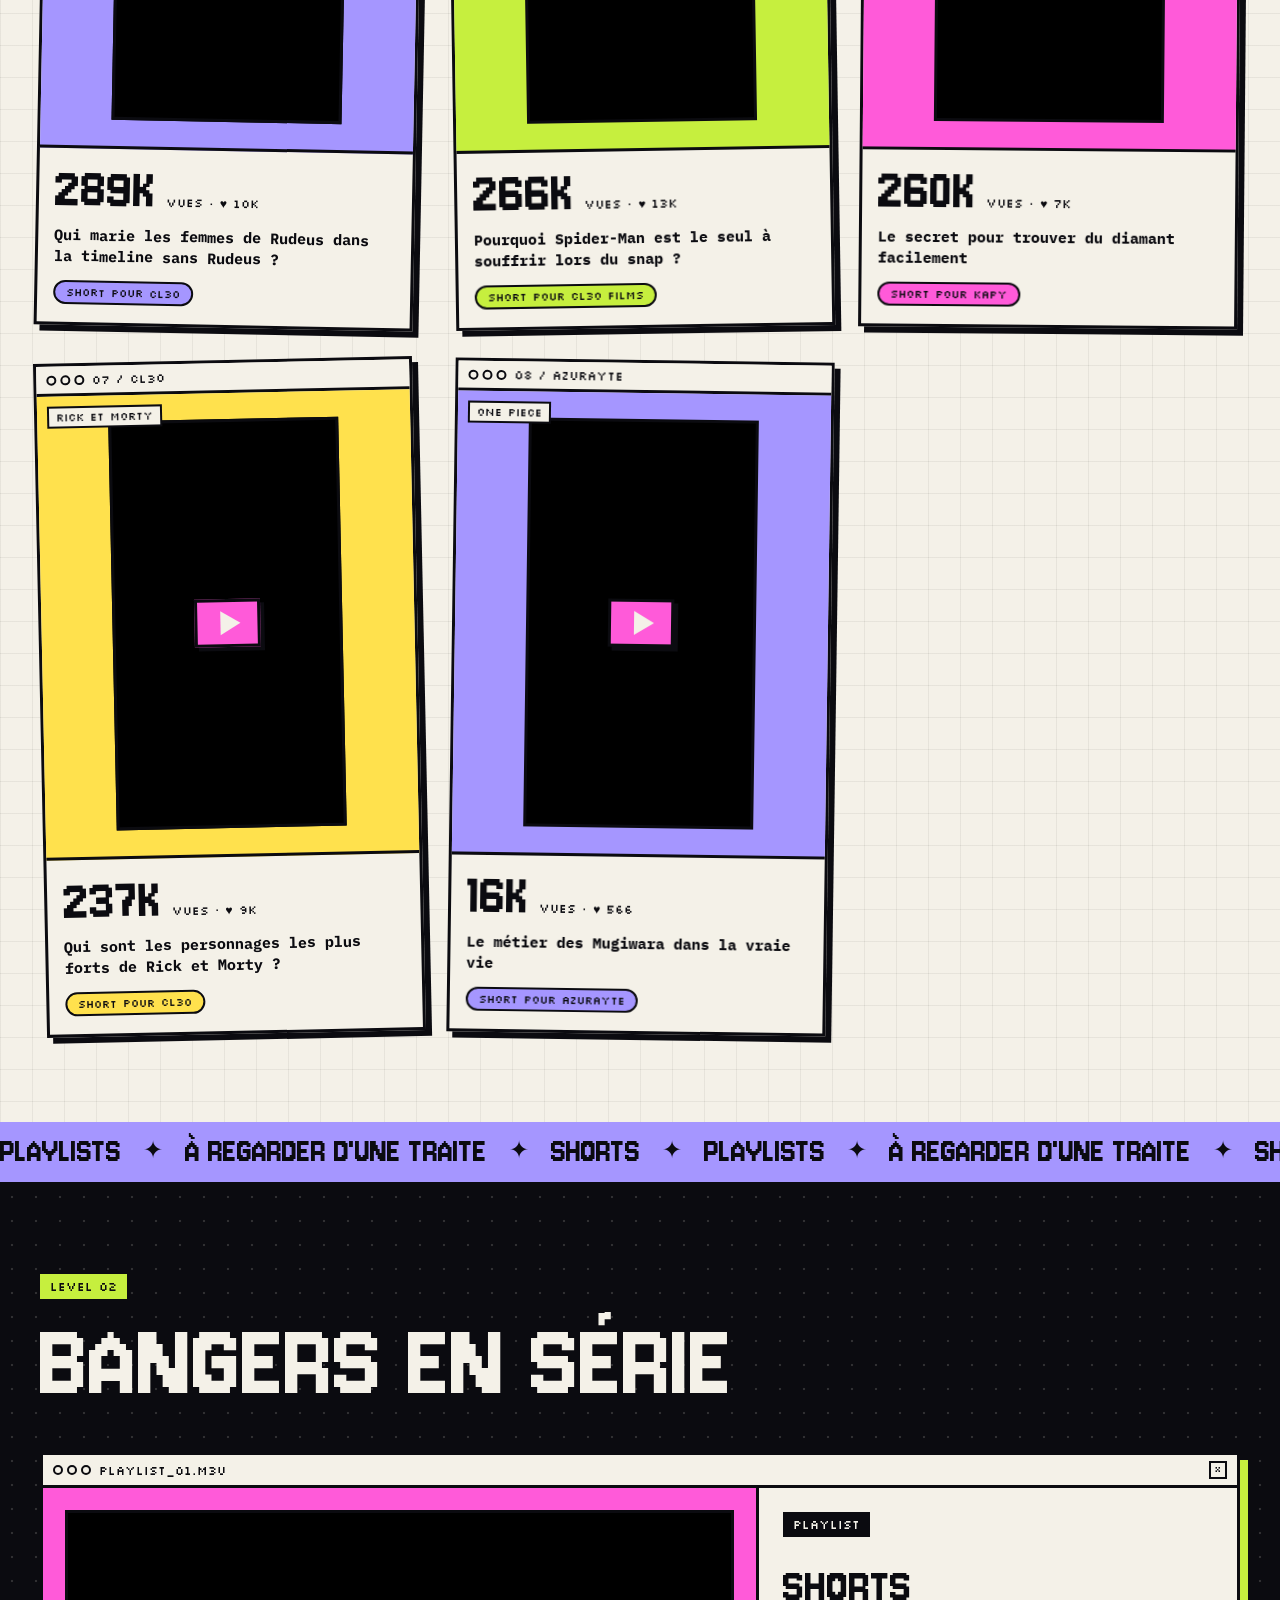
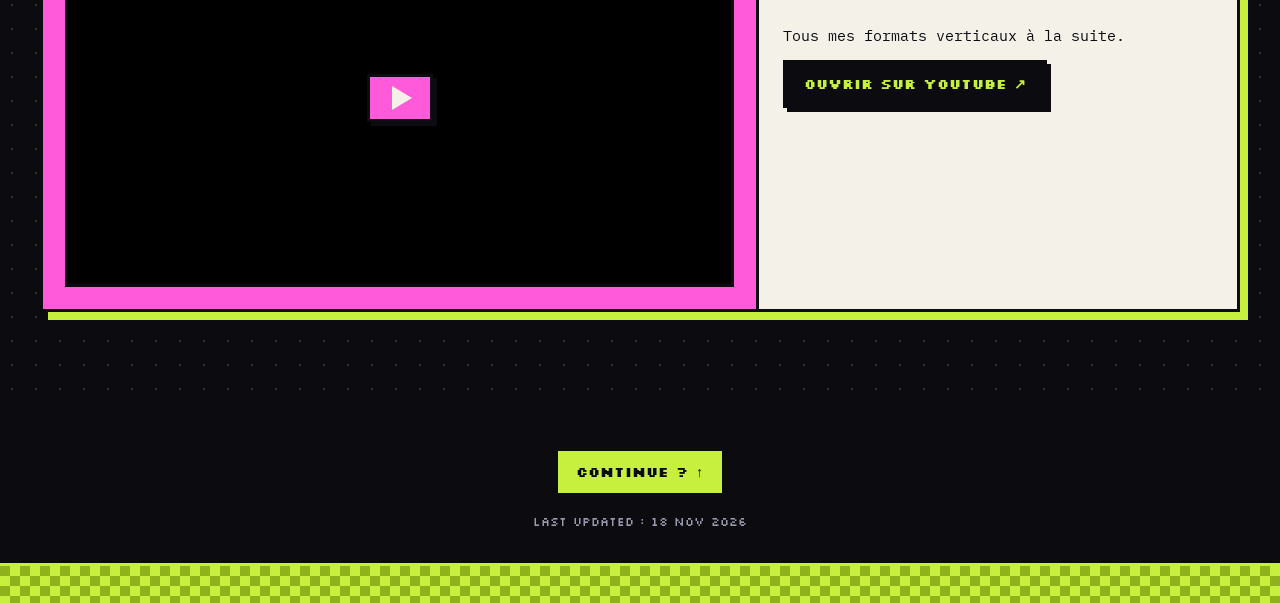
==== commit d2676e19: "Onglets Accueil / À propos / Contact (V1 + V2) et filtre VHS adouci - Barre d'onglets façon pilules " ====
--- a/v2/index.html
+++ b/v2/index.html
@@ -22,14 +22,17 @@
 
   <!-- ===== HUD ===== -->
   <header class="hud">
-    <a class="hud-logo" href="#top"><img id="hudAvatar" alt="" /><span id="hudName">MELEON</span></a>
-    <nav class="hud-nav" aria-label="Sections">
-      <a href="#profil">Profil</a><a href="#montages">Montages</a><a href="#playlists">Playlists</a><a href="#avis" id="navAvis">Avis</a><a href="#contact">Contact</a>
+    <a class="hud-logo" href="#accueil"><img id="hudAvatar" alt="" /><span id="hudName">MELEON</span><b aria-hidden="true">★</b></a>
+    <div class="hud-rec" aria-hidden="true"><span class="dot"></span>REC <span id="tc">00:00:00:00</span></div>
+    <nav class="tabs" aria-label="Pages">
+      <a data-tab="accueil" href="#accueil">Accueil</a><a data-tab="a-propos" href="#a-propos">À propos</a><a data-tab="contact" href="#contact">Contact</a>
     </nav>
-    <div class="hud-rec" aria-hidden="true"><span class="dot"></span>REC <span id="tc">00:00:00:00</span></div>
-    <a class="btn btn-lime hud-cta" href="#contact">On bosse ? →</a>
     <div class="hud-xp" aria-hidden="true"><span id="xp"></span></div>
   </header>
+
+  <main>
+  <!-- ===================== VUE ACCUEIL : montages puis playlist ===================== -->
+  <div class="view" id="accueil" data-view>
 
   <!-- ===== HERO : bureau ===== -->
   <section class="hero" id="top">
@@ -93,14 +96,45 @@
 
   <div class="marquee"><div class="marquee-track" data-items="Montage|Shorts|Motion design|Sound design|Dispo maintenant"></div></div>
 
-  <!-- ===== CHIFFRES ===== -->
-  <section class="numbers"><div class="wrap num-grid" id="numGrid"></div></section>
-
+
+  <div class="tl" data-seq="SEQ_01 — MONTAGES"></div>
+
+  <!-- ===== MONTAGES ===== -->
+  <section class="sec sec-paper" id="montages">
+    <div class="wrap">
+      <div class="work-head reveal">
+        <div>
+          <span class="tag-black" data-level></span>
+          <h2 class="h-big cut">Des montages<br />qui tournent</h2>
+        </div>
+        <span class="outline-count" id="workCount">00</span>
+      </div>
+      <div id="longs"></div>
+      <h3 class="sub-label reveal" id="shortsLabel">&gt;&gt; Meilleurs shorts !!</h3>
+      <div class="cards" id="shorts"></div>
+    </div>
+  </section>
+
+  <div class="marquee alt"><div class="marquee-track" data-items="Playlists|À regarder d'une traite|Shorts"></div></div>
+
+  <!-- ===== PLAYLISTS ===== -->
+  <section class="sec sec-dark" id="playlists">
+    <div class="wrap">
+      <span class="tag-lime" data-level></span>
+      <h2 class="h-big cut reveal">Bangers en série</h2>
+      <div id="playlistList"></div>
+    </div>
+  </section>
+
+  </div>
+
+  <!-- ===================== VUE À PROPOS : fiche joueur, chiffres, avis ===================== -->
+  <div class="view" id="a-propos" data-view hidden>
   <!-- ===== PROFIL ===== -->
   <section class="sec sec-dark" id="profil">
     <div class="wrap profile">
       <div class="lvl-head reveal">
-        <p class="lvl" data-level></p>
+        <p class="lvl">PLAYER 01</p>
         <h2 class="cut">Meet the player</h2>
         <p class="lvl-name" id="playerName"></p>
         <p class="lvl-note">Tout ce qu'il faut savoir avant de lancer la partie.</p>
@@ -125,59 +159,39 @@
     </div>
   </section>
 
-  <div class="tl" data-seq="SEQ_01 — MONTAGES"></div>
-
-  <!-- ===== MONTAGES ===== -->
-  <section class="sec sec-paper" id="montages">
-    <div class="wrap">
-      <div class="work-head reveal">
-        <div>
-          <span class="tag-black" data-level></span>
-          <h2 class="h-big cut">Des montages<br />qui tournent</h2>
-        </div>
-        <span class="outline-count" id="workCount">00</span>
-      </div>
-      <div id="longs"></div>
-      <h3 class="sub-label reveal" id="shortsLabel">&gt;&gt; Meilleurs shorts !!</h3>
-      <div class="cards" id="shorts"></div>
-    </div>
-  </section>
-
-  <div class="marquee alt"><div class="marquee-track" data-items="Playlists|À regarder d'une traite|Shorts"></div></div>
-
-  <!-- ===== PLAYLISTS ===== -->
-  <section class="sec sec-dark" id="playlists">
-    <div class="wrap">
-      <span class="tag-lime" data-level></span>
-      <h2 class="h-big cut reveal">Bangers en série</h2>
-      <div id="playlistList"></div>
-    </div>
-  </section>
+  <!-- ===== CHIFFRES ===== -->
+  <section class="numbers"><div class="wrap num-grid" id="numGrid"></div></section>
 
   <!-- ===== AVIS (masquable via afficherAvis dans data.js) ===== -->
   <div class="marquee" id="mqAvis"><div class="marquee-track" data-items="Avis clients|Ils en parlent"></div></div>
   <section class="sec sec-paper" id="avis">
     <div class="wrap">
-      <span class="tag-black" data-level></span>
+      <span class="tag-black">AVIS !!</span>
       <h2 class="h-big cut reveal">Kind words</h2>
       <div class="reviews" id="reviews"></div>
     </div>
   </section>
+  </div>
+
+  <!-- ===================== VUE CONTACT ===================== -->
+  <div class="view" id="contact" data-view hidden>
 
   <div class="tl" data-seq="SEQ_02 — FINAL"></div>
 
   <!-- ===== CONTACT ===== -->
-  <section class="sec sec-lime contact" id="contact">
-    <div class="wrap">
-      <span class="tag-black" data-level></span>
+  <section class="sec sec-lime contact" id="contactSec">
+    <div class="wrap">
+      <span class="tag-black">INSERT COIN</span>
       <h2 class="h-big cut reveal">On monte ta<br />prochaine vidéo ?</h2>
       <p class="contact-status" id="contactStatus"></p>
       <div class="contact-btns" id="contactBtns"></div>
     </div>
   </section>
+  </div>
+  </main>
 
   <footer class="foot">
-    <a class="btn btn-lime" href="#top">Continue ? ↑</a>
+    <a class="btn btn-lime" href="#accueil">Continue ? ↑</a>
     <p>LAST UPDATED : <span id="lastUpdate"></span></p>
     <div class="ground" aria-hidden="true"></div>
   </footer>
@@ -187,5 +201,6 @@
 
   <script src="../js/data.js"></script>
   <script src="app.js"></script>
+  <script src="../js/tabs.js"></script>
 </body>
 </html>
--- a/v2/style.css
+++ b/v2/style.css
@@ -28,6 +28,7 @@
 * { box-sizing: border-box; margin: 0; padding: 0; }
 html { scroll-behavior: smooth; scroll-padding-top: 72px; }
 body { background: var(--black); color: var(--paper); font: 400 16px/1.6 var(--f-body); overflow-x: hidden; -webkit-font-smoothing: antialiased; }
+html, body { overflow-x: clip; }
 img { display: block; max-width: 100%; }
 a { color: inherit; }
 button { font: inherit; color: inherit; background: none; border: 0; cursor: pointer; }
@@ -39,7 +40,7 @@
 @keyframes marq { to { transform: translateX(-50%); } }
 
 /* ---------- grain (canvas) ---------- */
-#grain { position: fixed; inset: 0; width: 100%; height: 100%; pointer-events: none; z-index: 90; opacity: .05; image-rendering: pixelated; }
+#grain { position: fixed; inset: 0; width: 100%; height: 100%; pointer-events: none; z-index: 90; opacity: .022; image-rendering: pixelated; }
 
 /* ---------- amorce de film ---------- */
 .leader { position: fixed; inset: 0; z-index: 100; background: #121216; display: grid; place-items: center; cursor: pointer; }
@@ -69,18 +70,31 @@
 
 /* ---------- HUD ---------- */
 .hud { position: sticky; top: 0; z-index: 60; display: flex; align-items: center; gap: 18px; padding: 10px 16px; background: var(--black); border-bottom: 3px solid var(--lime); }
-.hud-logo { display: flex; align-items: center; gap: 10px; text-decoration: none; font: 700 15px var(--f-lab); color: var(--lime); }
-.hud-logo img { width: 34px; height: 34px; object-fit: cover; border: 2px solid var(--lime); }
-.hud-nav { display: flex; gap: 2px; margin-inline: auto; }
-.hud-nav a { font: 13px var(--f-lab); text-decoration: none; padding: 5px 9px; color: var(--paper); }
-.hud-nav a:hover { background: var(--lime); color: var(--black); }
+.hud-logo { display: flex; align-items: center; gap: 10px; margin-right: auto; text-decoration: none; font: 700 15px var(--f-lab); color: var(--lime); }
+.hud-logo img { width: 38px; height: 38px; border-radius: 50%; object-fit: cover; border: 2px solid var(--lime); box-shadow: 2px 2px 0 var(--pink); }
+.hud-logo b { color: var(--yellow); font-weight: 400; }
 .hud-rec { display: flex; align-items: center; gap: 7px; font: 13px var(--f-lab); white-space: nowrap; }
+/* onglets en pilules (Accueil / À propos / Contact) */
+.tabs { display: flex; gap: 8px; }
+.tabs a { font: 700 13px var(--f-lab); text-decoration: none; white-space: nowrap; color: var(--black); background: var(--paper);
+  border: 2px solid var(--black); border-radius: 999px; padding: 7px 16px; box-shadow: 3px 3px 0 var(--lav); transition: transform .1s steps(2), box-shadow .1s steps(2); }
+.tabs a:hover { transform: translate(-1px, -1px); box-shadow: 4px 4px 0 var(--lav); }
+.tabs a.active { background: var(--lime); box-shadow: 3px 3px 0 var(--pink); }
+[data-view][hidden] { display: none !important; }
+/* changement d'onglet = coupe franche (3 images) */
+.view-in { animation: viewIn .3s steps(3) both; }
+@keyframes viewIn { 0% { opacity: 0; transform: translateX(-16px); } 50% { opacity: 1; transform: translateX(8px); } 100% { transform: none; } }
 .dot { width: 10px; height: 10px; border-radius: 50%; background: var(--red); animation: blink 1s steps(2) infinite; }
 .hud .btn { padding: 7px 12px; font-size: 12px; border-color: var(--lime); box-shadow: 3px 3px 0 var(--pink); }
 .hud-xp { position: absolute; left: 0; right: 0; bottom: -6px; height: 3px; pointer-events: none; }
 .hud-xp span { display: block; height: 100%; width: 0; background: var(--pink); }
-@media (max-width: 900px) { .hud-nav { display: none; } .hud-rec { margin-left: auto; } }
-@media (max-width: 520px) { .hud-rec { display: none; } .hud-cta { margin-left: auto; } }
+@media (max-width: 820px) { .hud-rec { display: none; } }
+@media (max-width: 560px) {
+  .hud { padding: 8px 12px; gap: 10px; }
+  .hud-logo span, .hud-logo b { display: none; }
+  .tabs { gap: 6px; }
+  .tabs a { font-size: 11px; padding: 5px 10px; }
+}
 
 /* ---------- fenêtres ---------- */
 .win { background: var(--paper); color: var(--black); border: var(--b); box-shadow: var(--hard); }
@@ -97,7 +111,7 @@
 .hero { position: relative; overflow: hidden; background-color: var(--lime); color: var(--black); padding: 52px 0 64px;
   background-image: linear-gradient(rgba(11,11,16,.12) 1px, transparent 1px), linear-gradient(90deg, rgba(11,11,16,.12) 1px, transparent 1px);
   background-size: 32px 32px; border-bottom: var(--b); }
-.hero::after { content: ""; position: absolute; inset: 0; pointer-events: none; background: repeating-linear-gradient(0deg, rgba(0,0,0,.035) 0 2px, transparent 2px 4px); }
+.hero::after { content: ""; position: absolute; inset: 0; pointer-events: none; background: repeating-linear-gradient(0deg, rgba(0,0,0,.02) 0 1px, transparent 1px 4px); }
 .hero-name { font: 400 clamp(92px, 21vw, 290px)/.78 var(--f-pix); color: var(--black); text-shadow: 7px 7px 0 var(--pink); margin-bottom: 26px; white-space: nowrap; }
 .hero-grid { display: grid; grid-template-columns: minmax(0, 5fr) minmax(0, 6fr); gap: 28px; align-items: start; }
 .punch { font: 400 clamp(42px, 5.4vw, 70px)/1.02 var(--f-pix); text-transform: uppercase; }
@@ -292,8 +306,8 @@
 .osd { position: absolute; z-index: 2; top: 8px; left: 9px; font: 13px var(--f-lab); color: #fff; text-shadow: 2px 2px 0 #000; display: none; }
 .osd-r { left: auto; right: 9px; }
 .vid::before { content: ""; position: absolute; left: 0; right: 0; top: -20%; height: 16%; z-index: 1; pointer-events: none; display: none;
-  background: repeating-linear-gradient(0deg, rgba(255,255,255,.22) 0 2px, rgba(255,255,255,.04) 2px 4px); }
-.vid:hover::before { display: block; animation: track 1.4s steps(14) infinite; }
+  background: repeating-linear-gradient(0deg, rgba(255,255,255,.1) 0 1px, transparent 1px 4px); }
+.vid:hover::before { display: block; animation: track 2.4s steps(24) infinite; }
 .vid:hover .osd { display: block; }
 .vid:hover .osd:first-of-type { animation: blink .8s steps(2) infinite; }
 .vid:hover .play { background: var(--mint); }
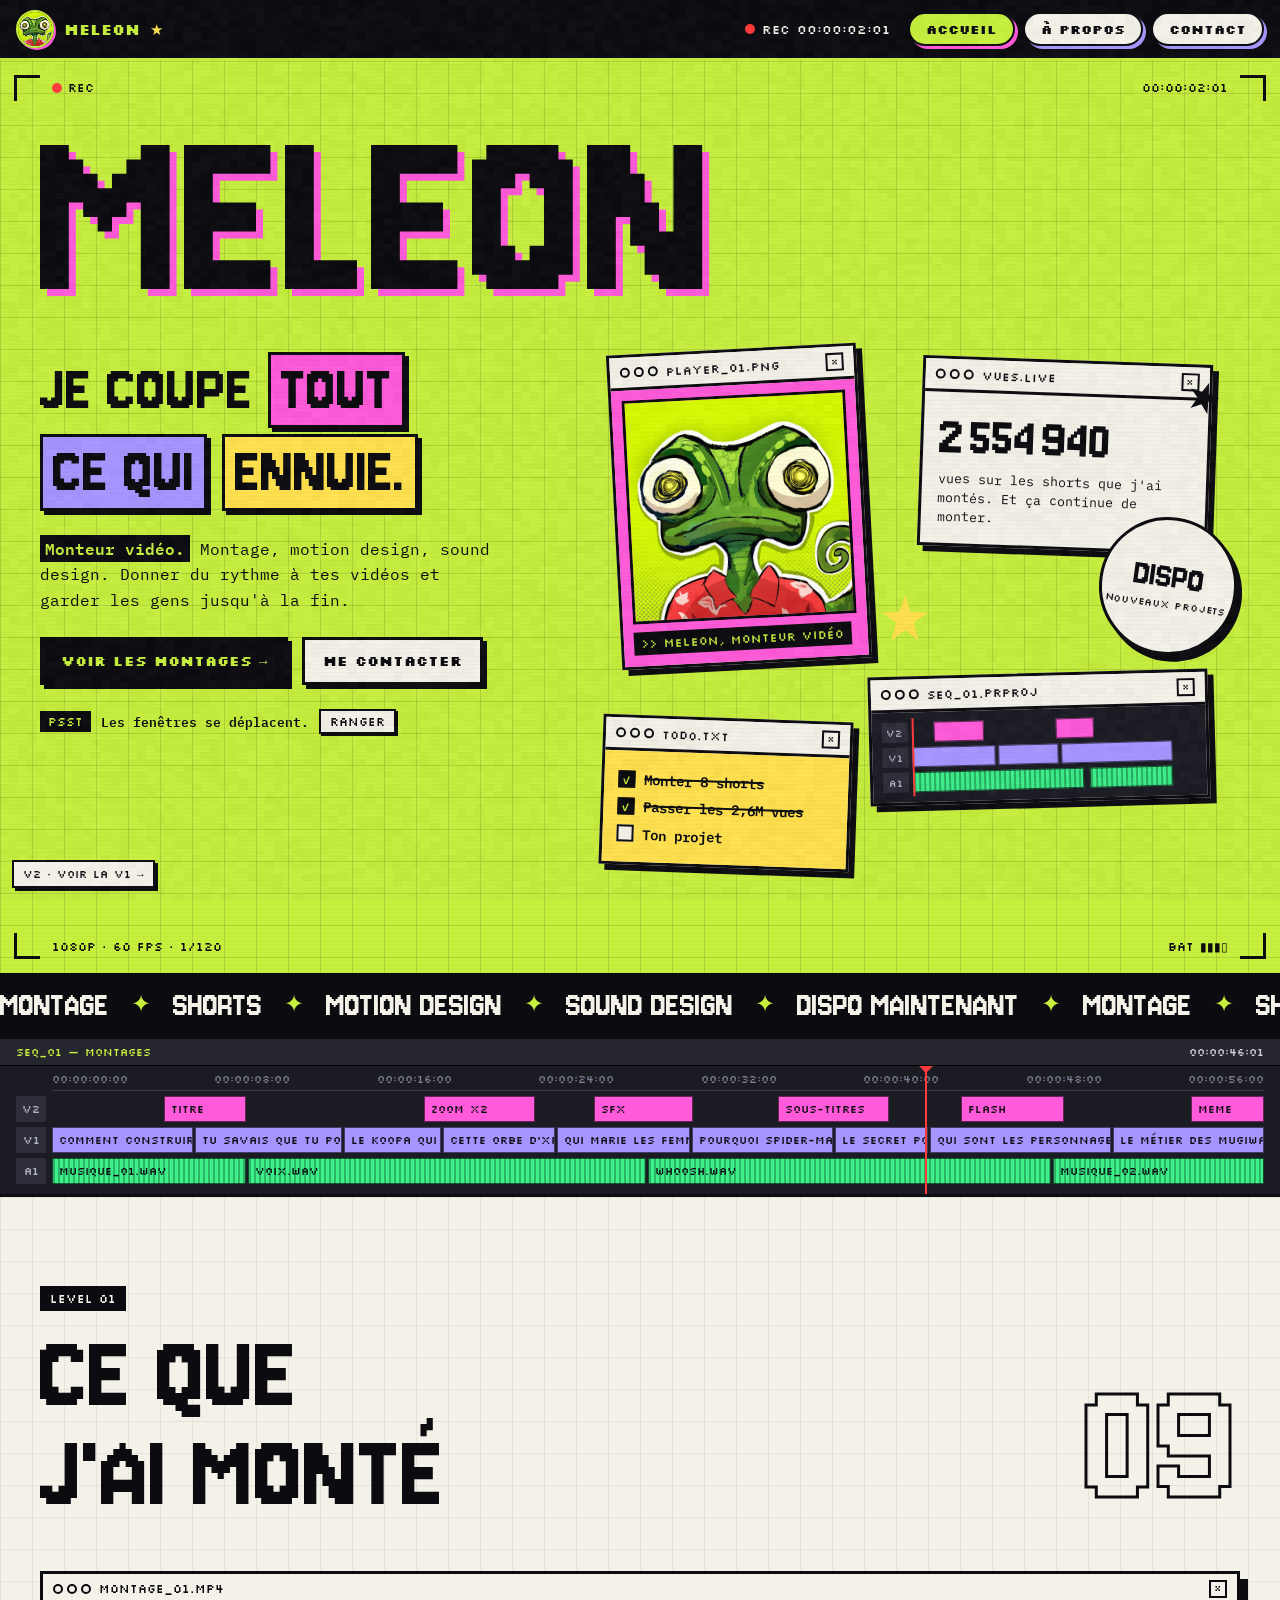
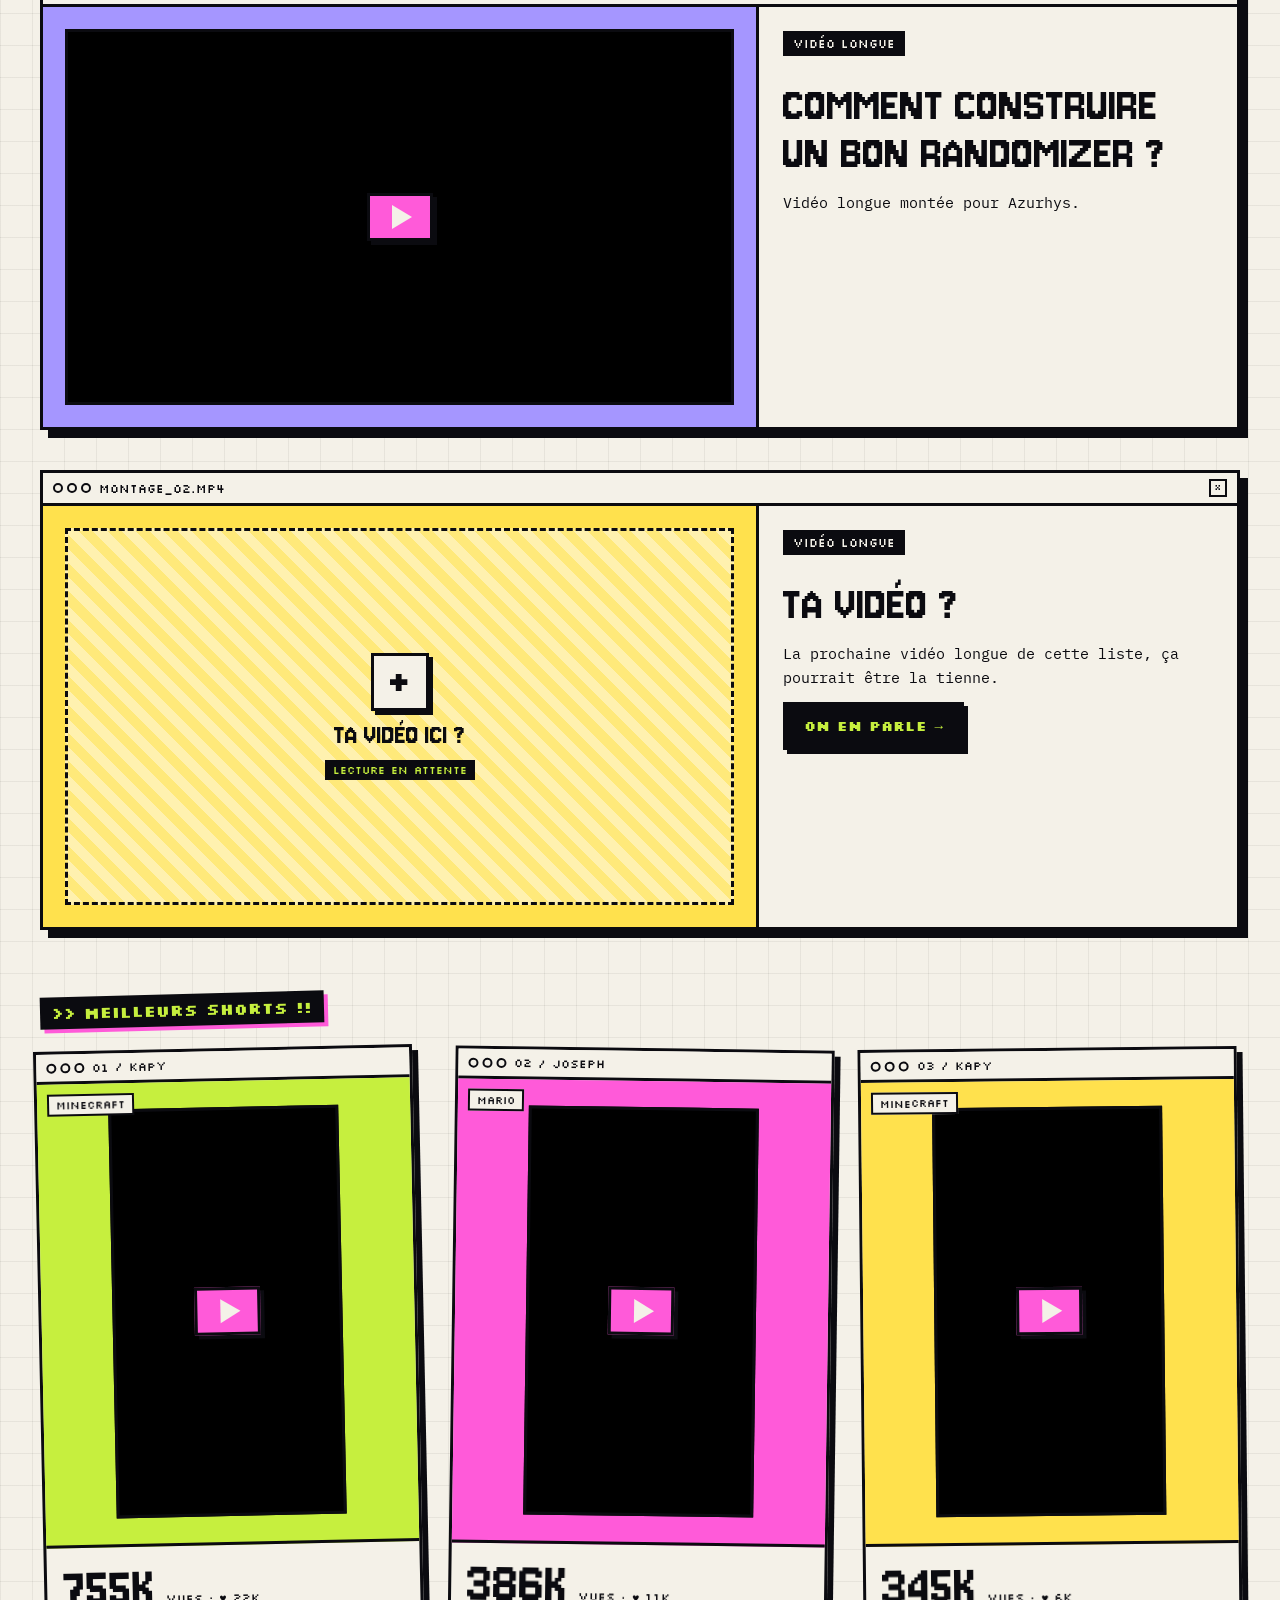
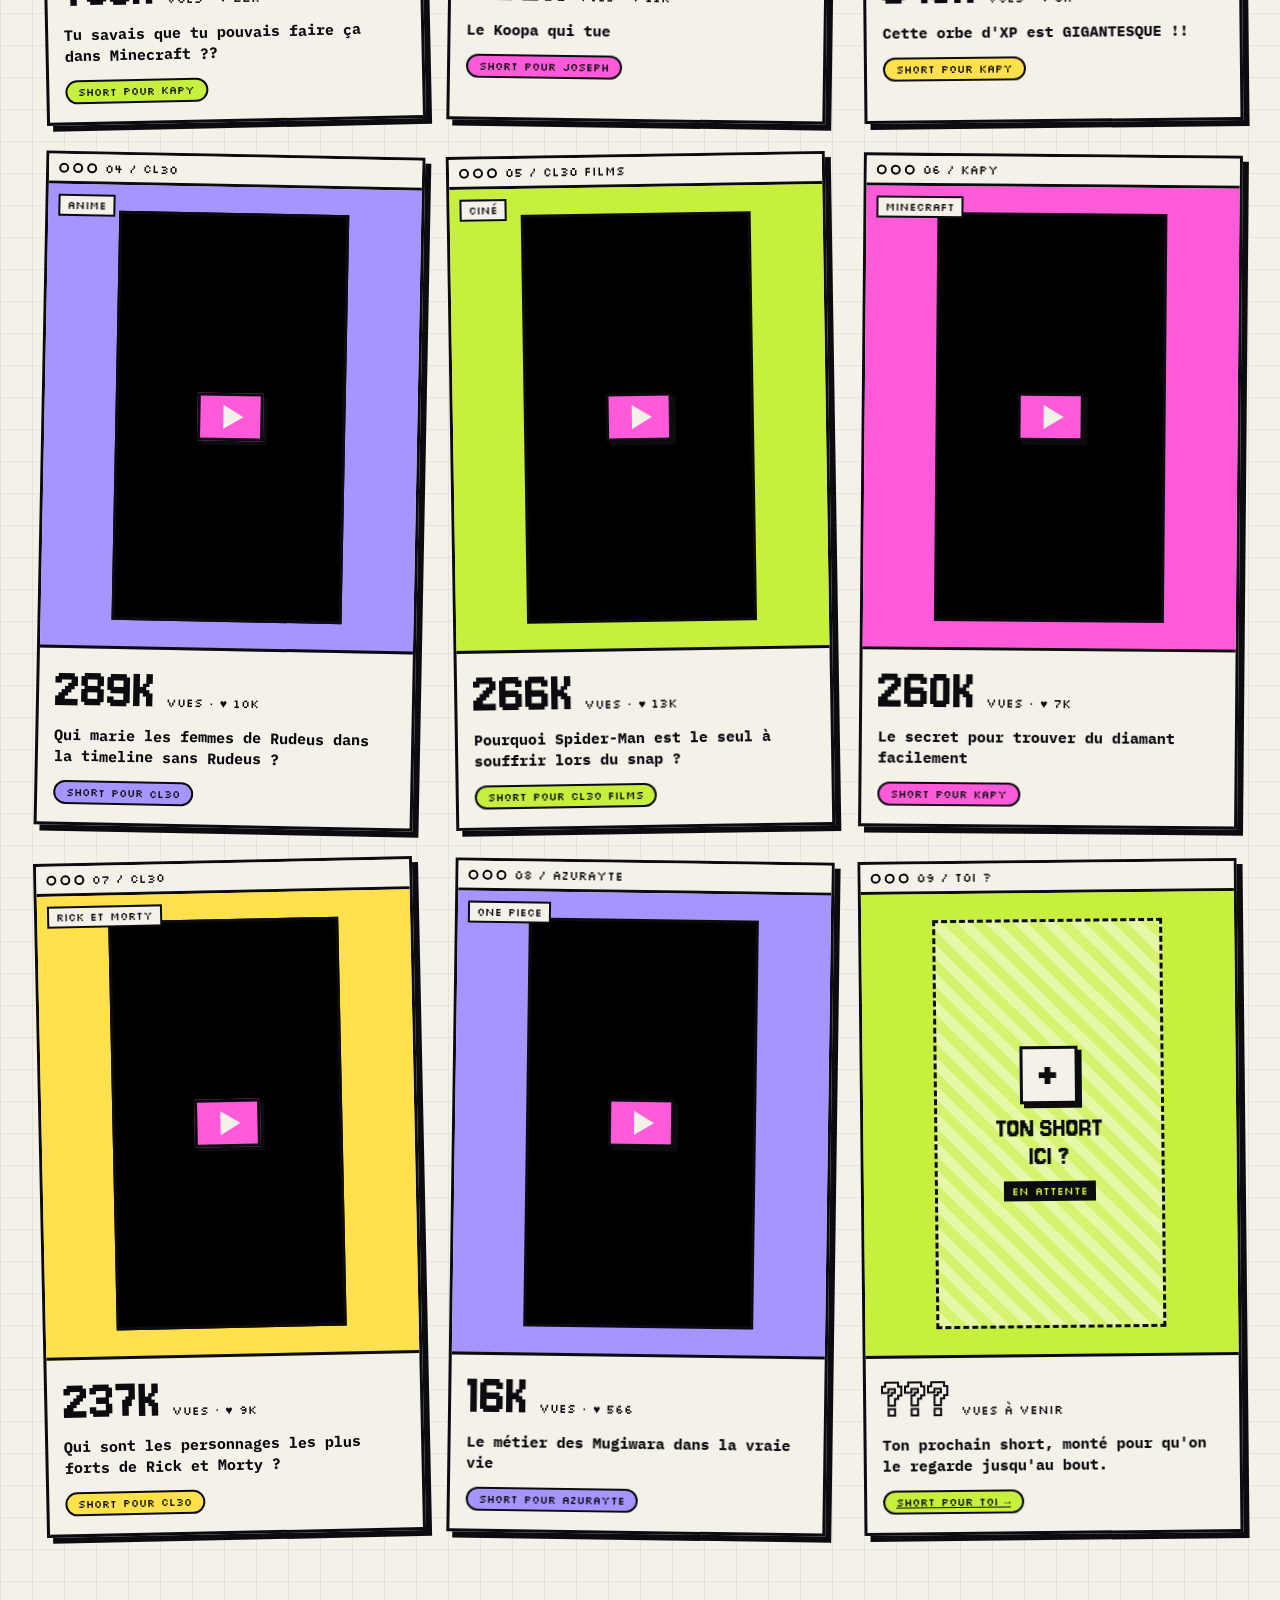
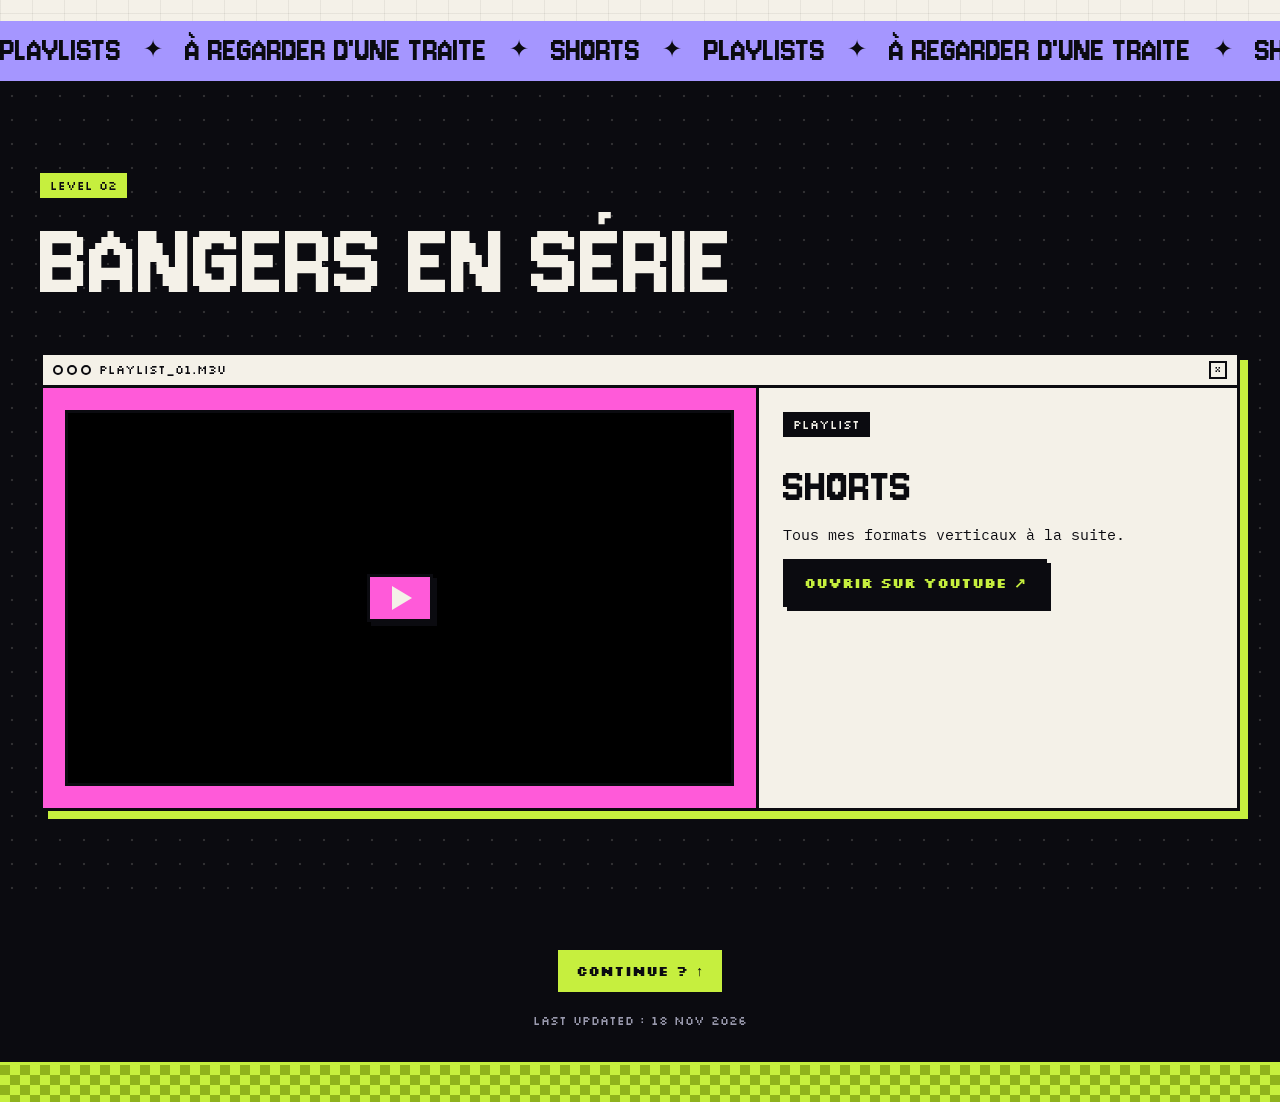
==== commit 44336604: "Miniatures sans filtre VHS (V1 + V2), V2 : titre « Ce que j'ai monté » et cartes « Ta vidéo ? » Co-A" ====
--- a/v2/index.html
+++ b/v2/index.html
@@ -105,7 +105,7 @@
       <div class="work-head reveal">
         <div>
           <span class="tag-black" data-level></span>
-          <h2 class="h-big cut">Des montages<br />qui tournent</h2>
+          <h2 class="h-big cut">Ce que<br />j'ai monté</h2>
         </div>
         <span class="outline-count" id="workCount">00</span>
       </div>
--- a/v2/style.css
+++ b/v2/style.css
@@ -296,22 +296,24 @@
 @media (max-width: 980px) { .cards { grid-template-columns: repeat(2, minmax(0, 1fr)); } }
 @media (max-width: 600px) { .cards { grid-template-columns: 1fr; } .work-head { align-items: flex-start; flex-direction: column; } .outline-count { display: none; } }
 
-/* lecteur : miniature, OSD de magnéto au survol, iframe au clic */
+/* lecteur : miniature nette (aucun filtre), iframe au clic */
 .vid { position: relative; display: block; width: 100%; aspect-ratio: 16 / 9; background: #000 center / cover no-repeat; border: var(--b); overflow: hidden; cursor: pointer; }
 .vid.vert { aspect-ratio: 9 / 16; }
 .vid iframe { position: absolute; inset: 0; width: 100%; height: 100%; border: 0; }
 .vid.empty { display: grid; place-items: center; cursor: default; background: repeating-linear-gradient(45deg, #2a2a34 0 12px, #20202a 12px 24px); color: var(--lime); font: 13px var(--f-lab); text-align: center; padding: 10px; }
 .play { position: absolute; inset: 0; margin: auto; width: 66px; height: 48px; background: var(--pink); border: 3px solid var(--black); box-shadow: 4px 4px 0 var(--black); display: grid; place-items: center; z-index: 2; }
 .play::after { content: ""; margin-left: 5px; border-left: 20px solid var(--paper); border-block: 12px solid transparent; }
-.osd { position: absolute; z-index: 2; top: 8px; left: 9px; font: 13px var(--f-lab); color: #fff; text-shadow: 2px 2px 0 #000; display: none; }
-.osd-r { left: auto; right: 9px; }
-.vid::before { content: ""; position: absolute; left: 0; right: 0; top: -20%; height: 16%; z-index: 1; pointer-events: none; display: none;
-  background: repeating-linear-gradient(0deg, rgba(255,255,255,.1) 0 1px, transparent 1px 4px); }
-.vid:hover::before { display: block; animation: track 2.4s steps(24) infinite; }
-.vid:hover .osd { display: block; }
-.vid:hover .osd:first-of-type { animation: blink .8s steps(2) infinite; }
 .vid:hover .play { background: var(--mint); }
-@keyframes track { to { top: 110%; } }
+
+/* emplacements « ta vidéo ? » (fin des listes) */
+.slot-card .card-media, .slot-card .feature-media { cursor: pointer; }
+.vid.slot { display: grid; place-content: center; justify-items: center; gap: 10px; text-align: center; text-decoration: none; color: var(--black);
+  background: repeating-linear-gradient(45deg, rgba(255,255,255,.55) 0 10px, rgba(255,255,255,.25) 10px 20px); border-style: dashed; padding: 12px; }
+.vid.slot .plus { width: 58px; height: 58px; display: grid; place-items: center; font: 400 54px/1 var(--f-pix); background: var(--paper); border: var(--b); box-shadow: 4px 4px 0 var(--black); }
+.vid.slot .slot-t { font: 400 30px/.95 var(--f-pix); text-transform: uppercase; }
+.vid.slot small { font: 11px var(--f-lab); background: var(--black); color: var(--lime); padding: 3px 8px; }
+.vid.slot:hover .plus { background: var(--lime); }
+.slot-card .card-num b { color: transparent; -webkit-text-stroke: 2px var(--black); }
 
 /* ---------- playlists ---------- */
 #playlists .feature { box-shadow: 8px 8px 0 var(--lime); }
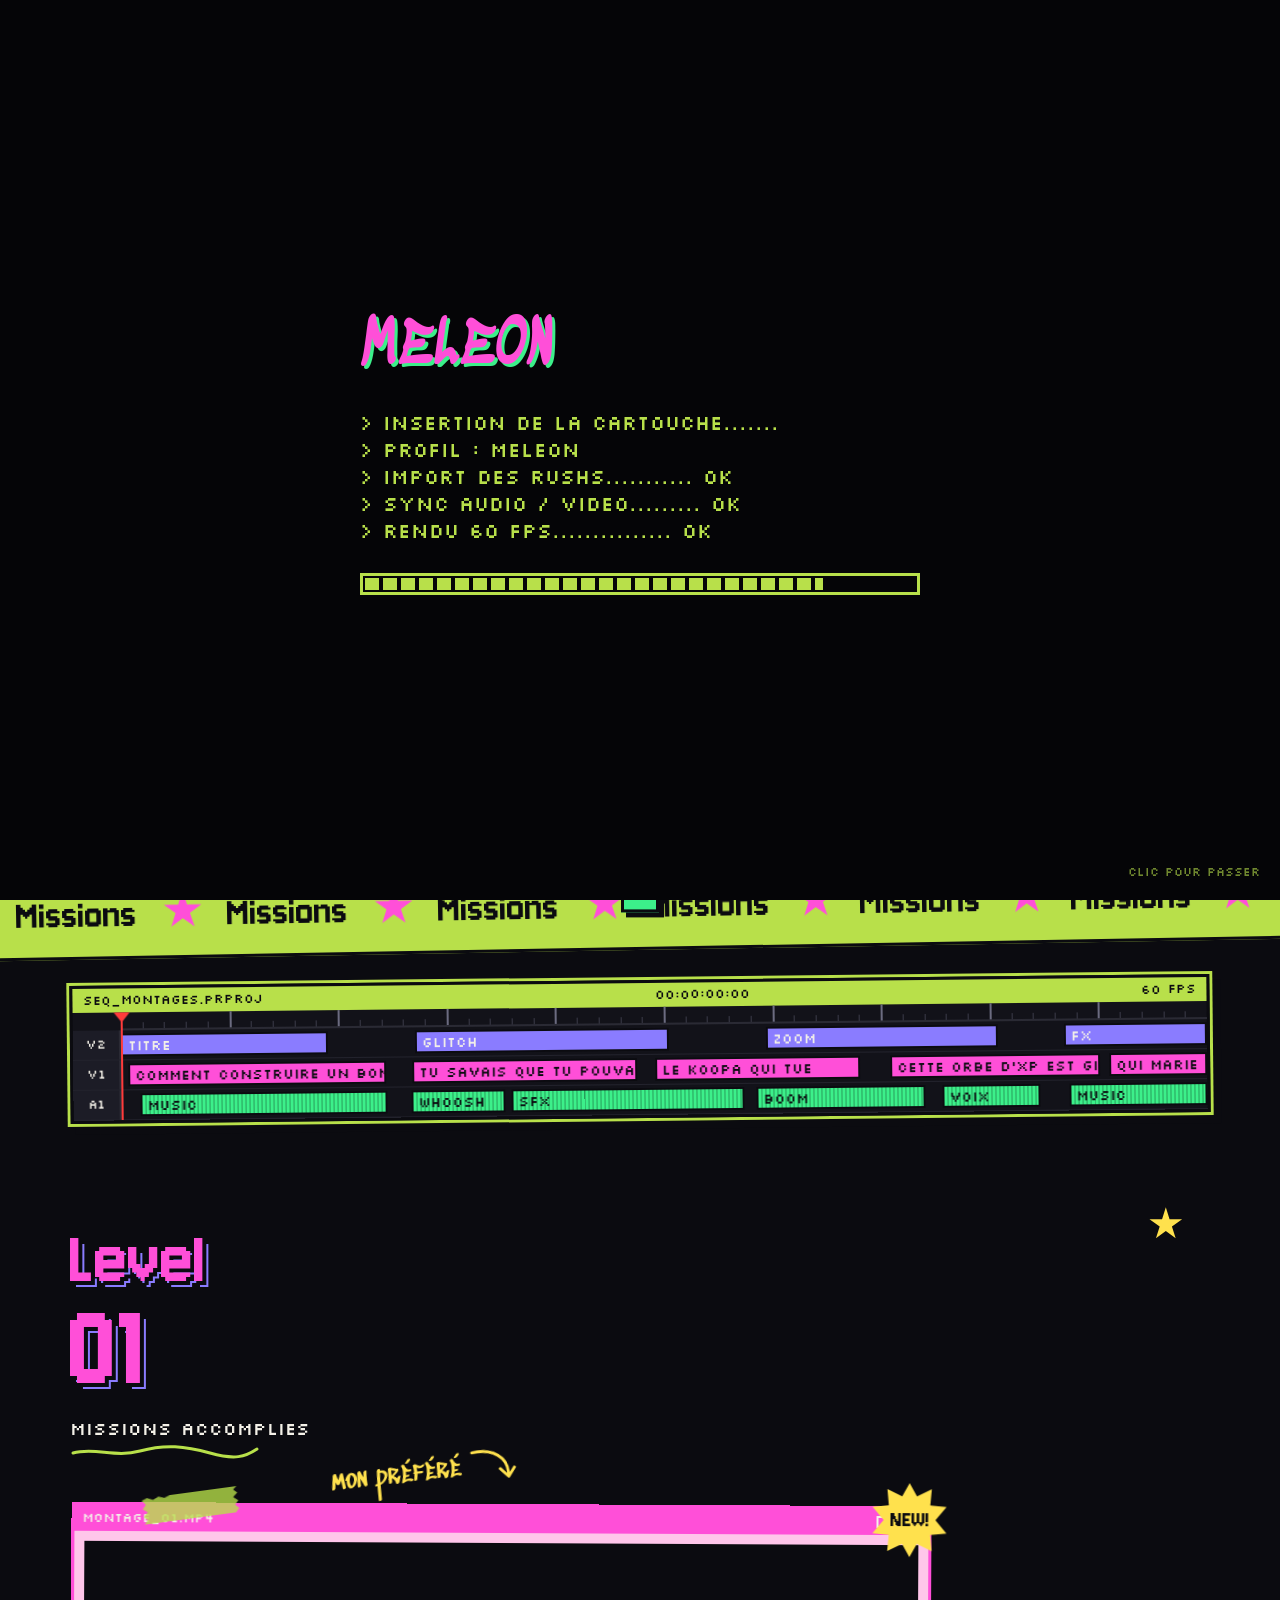
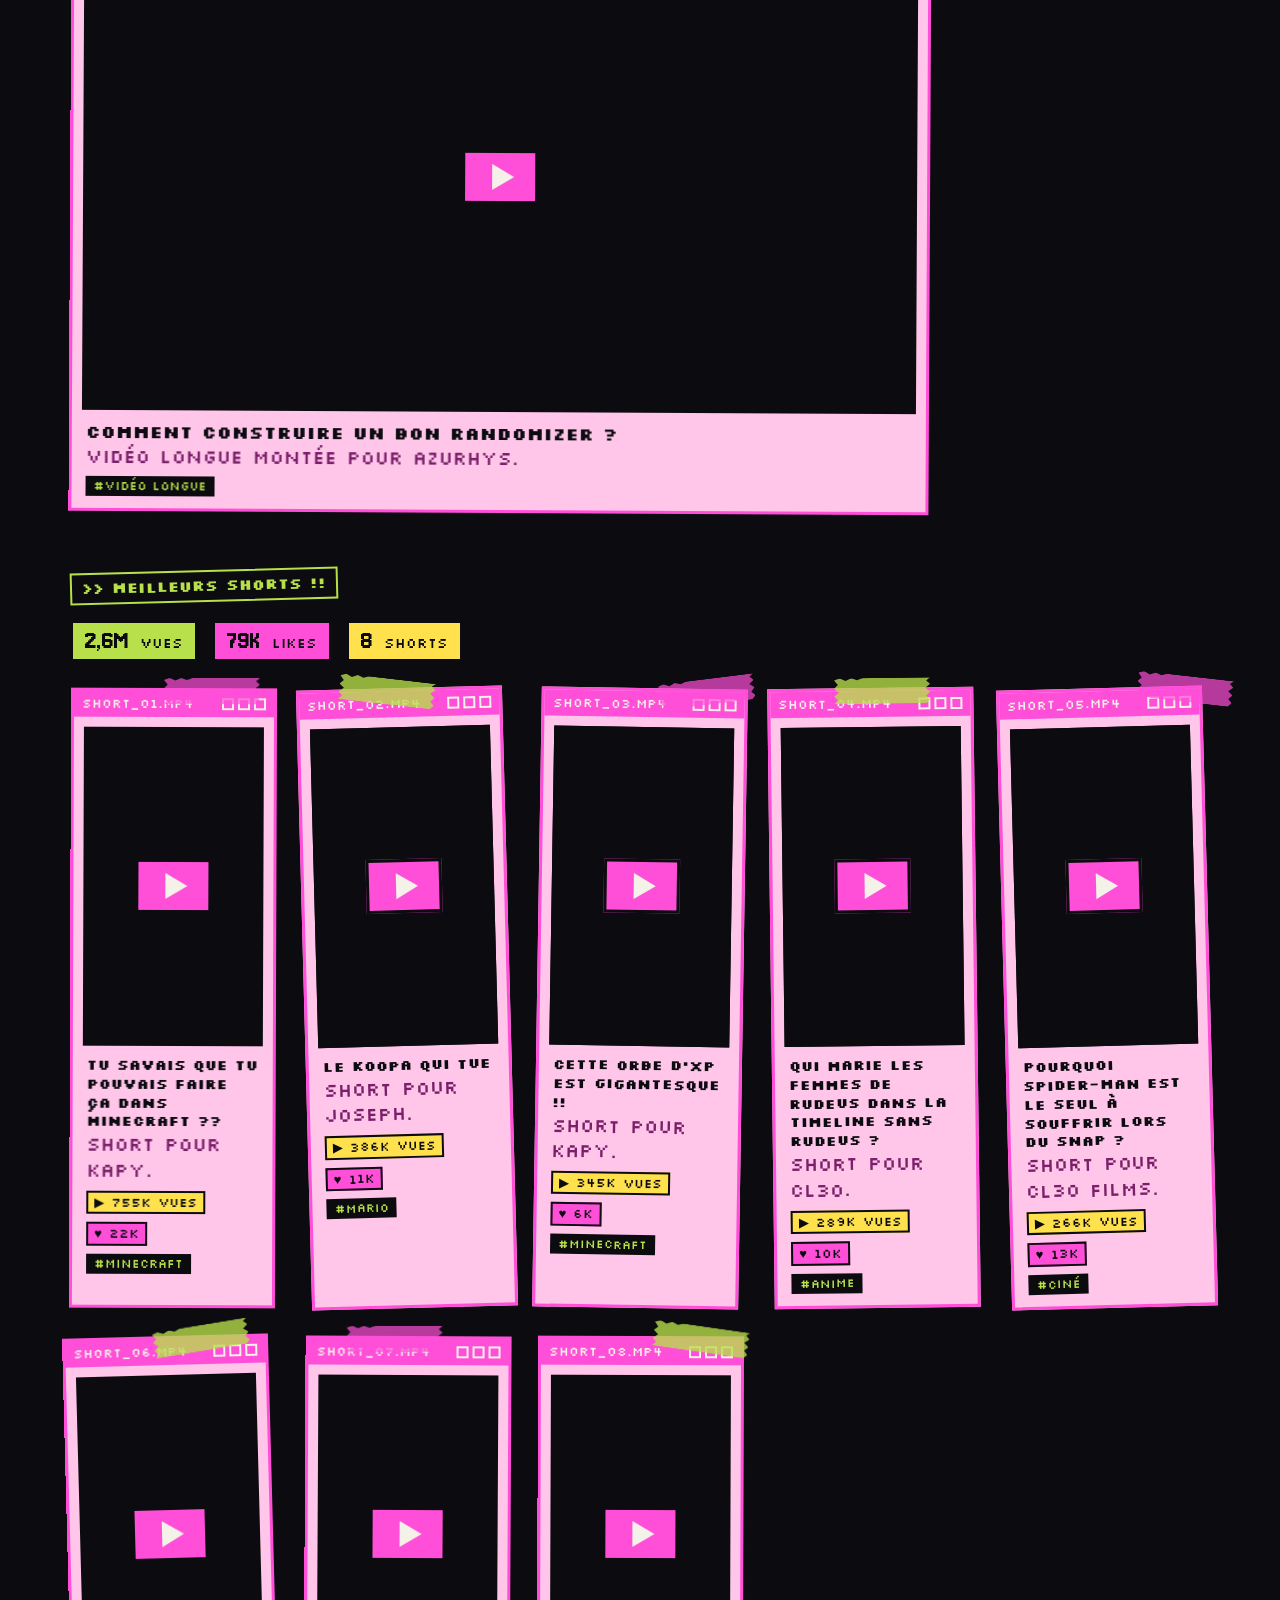
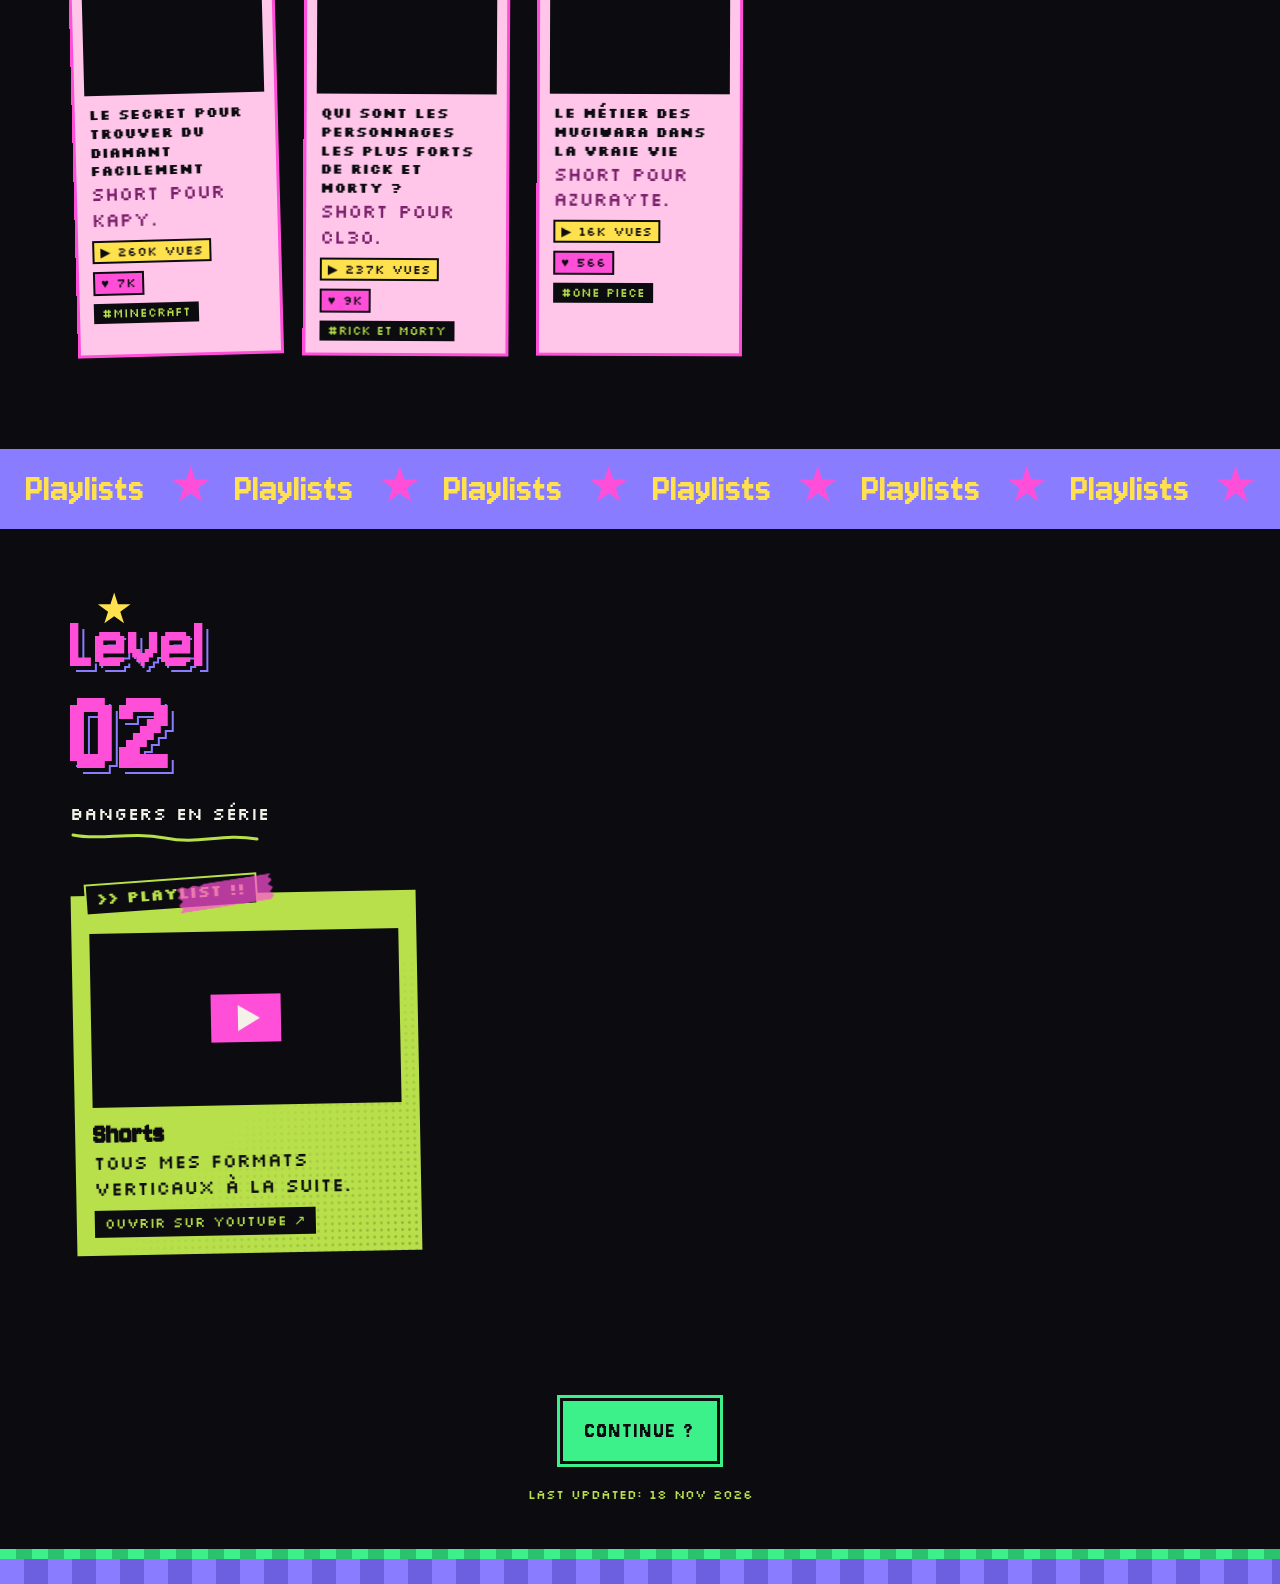
==== commit f3cb1241: "La V2 devient le site principal, l'ancienne version passe sur /v2/ - Racine : design « bureau » (ind" ====
--- a/v2/index.html
+++ b/v2/index.html
@@ -1,206 +1,176 @@
-<!doctype html>
+<!DOCTYPE html>
 <html lang="fr">
 <head>
-  <meta charset="utf-8" />
+  <meta charset="UTF-8" />
   <meta name="viewport" content="width=device-width, initial-scale=1" />
-  <title>Meleon — Portfolio</title>
-  <meta name="description" content="Portfolio de montage vidéo : shorts, vidéos longues, playlists et contact." />
-  <link rel="icon" href="../assets/avatar.webp" />
+  <title>Portfolio — Monteur vidéo</title>
+  <meta name="description" content="Portfolio de montage vidéo : montages, playlists, avis clients et contact." />
   <link rel="preconnect" href="https://fonts.googleapis.com" />
   <link rel="preconnect" href="https://fonts.gstatic.com" crossorigin />
-  <link href="https://fonts.googleapis.com/css2?family=Jersey+10&family=Silkscreen:wght@400;700&family=IBM+Plex+Mono:wght@400;600;700&family=Sedgwick+Ave+Display&display=swap" rel="stylesheet" />
-  <link rel="stylesheet" href="style.css" />
+  <link href="https://fonts.googleapis.com/css2?family=Jersey+10&family=Pixelify+Sans:wght@400;600;700&family=Silkscreen:wght@400;700&family=Sedgwick+Ave+Display&family=Sedgwick+Ave&display=swap" rel="stylesheet" />
+  <link rel="stylesheet" href="css/style.css" />
+  <link rel="stylesheet" href="css/fx.css" />
 </head>
 <body>
-  <!-- amorce de film : mire + compte à rebours (1 fois par visite, clic pour passer) -->
-  <div class="leader" id="leader" aria-hidden="true">
-    <div class="bars"><i></i><i></i><i></i><i></i><i></i><i></i><i></i></div>
-    <div class="count-ring"><span id="leaderNum">3</span></div>
-    <p class="leader-skip">clic pour passer</p>
+  <!-- écran de démarrage (1 fois par visite, clic pour passer) -->
+  <div id="boot">
+    <div class="boot-inner">
+      <p class="boot-logo" id="bootLogo">PORTFOLIO</p>
+      <pre id="bootLog"></pre>
+      <div class="boot-bar"><span id="bootBar"></span></div>
+      <p id="bootPress" hidden>PRESS START</p>
+    </div>
+    <span class="boot-skip">clic pour passer</span>
   </div>
+  <div class="crt" aria-hidden="true"></div>
+  <div class="vignette" aria-hidden="true"></div>
   <canvas id="grain" aria-hidden="true"></canvas>
+  <canvas id="fx" aria-hidden="true"></canvas>
+  <div id="levelFlash" aria-hidden="true"></div>
+  <div class="grid-bg" aria-hidden="true"></div>
+  <div class="stars-bg" id="starsBg" aria-hidden="true"></div>
 
   <!-- ===== HUD ===== -->
   <header class="hud">
-    <a class="hud-logo" href="#accueil"><img id="hudAvatar" alt="" /><span id="hudName">MELEON</span><b aria-hidden="true">★</b></a>
-    <div class="hud-rec" aria-hidden="true"><span class="dot"></span>REC <span id="tc">00:00:00:00</span></div>
+    <a class="hud-brand" href="#accueil"><img id="hudAvatar" alt="" /><span id="hudName">MELEON</span><b aria-hidden="true">★</b></a>
+    <span class="hud-player"><span class="rec">● REC</span><span id="tc">00:00:00:00</span><span class="heart">♥</span><span class="hp"><span id="xpFill"></span></span></span>
     <nav class="tabs" aria-label="Pages">
       <a data-tab="accueil" href="#accueil">Accueil</a><a data-tab="a-propos" href="#a-propos">À propos</a><a data-tab="contact" href="#contact">Contact</a>
     </nav>
-    <div class="hud-xp" aria-hidden="true"><span id="xp"></span></div>
   </header>
 
+  <!-- =========================================================
+       VUE « ACCUEIL » : les montages puis la playlist
+       ========================================================= -->
   <main>
-  <!-- ===================== VUE ACCUEIL : montages puis playlist ===================== -->
   <div class="view" id="accueil" data-view>
+    <section class="hero">
+      <div class="sun" aria-hidden="true"></div><div class="hero-sky" aria-hidden="true"></div>
+      <div class="cloud c1"></div><div class="cloud c2"></div>
+      <div class="hero-screen">
+        <p class="hero-year" id="heroName">TON PSEUDO</p>
+        <h1 class="hero-title">PORT<span>FOLIO</span></h1>
+        <p class="hero-sub" id="heroJob">MONTEUR VIDÉO</p>
+        <a href="#level2" class="btn-start">PRESS START</a>
+      </div>
+      <img class="hero-avatar pixel" id="heroAvatar" src="../assets/avatar.svg" alt="" />
+      <div class="ground"></div>
+    </section>
 
-  <!-- ===== HERO : bureau ===== -->
-  <section class="hero" id="top">
-    <div class="vf" aria-hidden="true">
-      <span class="vf-c c-tl"></span><span class="vf-c c-tr"></span><span class="vf-c c-bl"></span><span class="vf-c c-br"></span>
-      <span class="vf-rec"><span class="dot"></span>REC</span>
-      <span class="vf-tc" id="vfTc">00:00:00:00</span>
-      <span class="vf-info">1080p · 60 fps · 1/120</span>
-      <span class="vf-bat">BAT ▮▮▮▯</span>
-    </div>
+    <div class="marquee alt"><div class="marquee-track" data-text="Missions"></div></div>
 
-    <div class="wrap">
-      <h1 class="hero-name"><span id="heroName">MELEON</span></h1>
-      <div class="hero-grid">
-        <div class="hero-left">
-          <p class="punch">Je coupe <mark class="m-pink">tout</mark><br /><mark class="m-lav">ce qui</mark> <mark class="m-yellow">ennuie.</mark></p>
-          <p class="hero-intro" id="heroIntro"></p>
-          <div class="hero-btns">
-            <a class="btn btn-black" href="#montages">Voir les montages →</a>
-            <a class="btn btn-paper" href="#contact">Me contacter</a>
+    <div class="timeline" data-label="SEQ_MONTAGES"></div>
+
+    <!-- LEVEL 01 : MONTAGES -->
+    <section class="level" id="level2">
+      <div class="level-head reveal">
+        <h2><span>Level</span> 01</h2>
+        <p class="level-sub">Missions accomplies</p>
+      </div>
+      <div class="videos" id="videosGrid"></div>
+      <div class="zine-label shorts-label reveal" id="shortsLabel">&gt;&gt; MEILLEURS SHORTS !!</div>
+      <div class="videos shorts" id="shortsGrid"></div>
+    </section>
+
+    <div class="marquee"><div class="marquee-track" data-text="Playlists"></div></div>
+
+    <!-- LEVEL 02 : PLAYLISTS -->
+    <section class="level" id="level3">
+      <div class="level-head reveal">
+        <h2><span>Level</span> 02</h2>
+        <p class="level-sub">Bangers en série</p>
+      </div>
+      <div class="playlists" id="playlistsGrid"></div>
+    </section>
+  </div>
+
+  <!-- =========================================================
+       VUE « À PROPOS » : la fiche joueur (+ avis s'ils sont affichés)
+       ========================================================= -->
+  <div class="view" id="a-propos" data-view hidden>
+    <div class="marquee"><div class="marquee-track" data-text="Meet the player"></div></div>
+
+    <section class="level" id="level1">
+      <div class="level-head reveal">
+        <h2><span>Player</span> 01</h2>
+        <p class="level-sub">Meet the player</p>
+        <p class="level-name" id="playerName">TON PSEUDO</p>
+      </div>
+
+      <div class="profile">
+        <div class="console reveal">
+          <div class="console-top">
+            <span class="dpad"></span>
+            <div class="console-screen"><img class="pixel" id="profileAvatar" src="../assets/avatar.svg" alt="Photo de profil" /></div>
+            <span class="abtn"></span>
           </div>
-          <p class="psst"><b>PSST</b> Les fenêtres se déplacent. <button class="btn-mini" id="tidy" type="button">Ranger</button></p>
+          <div class="console-bottom"><span></span></div>
         </div>
 
-        <div class="desk" id="desk">
-          <figure class="win w-avatar" style="--x:2%;--y:0%;--w:250px;--rot:-3deg">
-            <div class="win-bar"><span class="dots"><i></i><i></i><i></i></span><span class="win-t">player_01.png</span><span class="win-x">×</span></div>
-            <div class="win-body"><img id="deskAvatar" alt="Photo de profil de Meleon" /><figcaption id="deskCaption"></figcaption></div>
-          </figure>
+        <div class="win win-pink reveal" style="--r:1.5deg">
+          <div class="win-bar"><span class="win-title">bio.txt</span><span class="win-btns"><i></i><i></i><i></i></span></div>
+          <div class="win-body bio" id="bioBox"></div>
+        </div>
 
-          <div class="win w-views" id="wViews" style="--x:50%;--y:2%;--w:290px;--rot:2deg">
-            <div class="win-bar"><span class="dots"><i></i><i></i><i></i></span><span class="win-t">vues.live</span><span class="win-x">×</span></div>
-            <div class="win-body"><p class="big" id="viewsCount" data-count="0">0</p><p>vues sur les shorts que j'ai montés. Et ça continue de monter.</p></div>
-          </div>
+        <div class="zine reveal" style="--r:-2deg">
+          <div class="zine-label">&gt;&gt; ARMES !!</div>
+          <ul class="tools" id="toolsList"></ul>
+        </div>
 
-          <div class="sticker" style="--x:78%;--y:30%;--rot:8deg"><span>DISPO<small>nouveaux projets</small></span></div>
-
-          <div class="win w-todo" style="--x:0%;--y:66%;--w:250px;--rot:2deg">
-            <div class="win-bar"><span class="dots"><i></i><i></i><i></i></span><span class="win-t">todo.txt</span><span class="win-x">×</span></div>
-            <div class="win-body"><ul class="todo" id="todo"></ul></div>
-          </div>
-
-          <div class="win w-tl" style="--x:42%;--y:58%;--w:340px;--rot:-1.5deg">
-            <div class="win-bar"><span class="dots"><i></i><i></i><i></i></span><span class="win-t">seq_01.prproj</span><span class="win-x">×</span></div>
-            <div class="win-body">
-              <div class="mini-tl" aria-hidden="true">
-                <div><b>V2</b><span style="--l:8%;--w:18%" class="k-pink"></span><span style="--l:52%;--w:14%" class="k-pink"></span></div>
-                <div><b>V1</b><span style="--l:0%;--w:30%" class="k-lav"></span><span style="--l:31%;--w:22%" class="k-lav"></span><span style="--l:54%;--w:40%" class="k-lav"></span></div>
-                <div><b>A1</b><span style="--l:0%;--w:62%" class="k-mint"></span><span style="--l:64%;--w:30%" class="k-mint"></span></div>
-                <i class="mini-play"></i>
-              </div>
-            </div>
-          </div>
-
-          <span class="pstar" style="--x:44%;--y:44%;--rot:0deg"></span>
-          <span class="pstar small" style="--x:92%;--y:6%;--rot:20deg"></span>
+        <div class="zine zine-dark reveal" style="--r:1deg">
+          <div class="zine-label">&gt;&gt; STATS</div>
+          <div id="statsList"></div>
         </div>
       </div>
-    </div>
-  </section>
+    </section>
 
-  <div class="marquee"><div class="marquee-track" data-items="Montage|Shorts|Motion design|Sound design|Dispo maintenant"></div></div>
+    <div class="marquee alt" id="marqueeAvis"><div class="marquee-track" data-text="Avis clients"></div></div>
 
-
-  <div class="tl" data-seq="SEQ_01 — MONTAGES"></div>
-
-  <!-- ===== MONTAGES ===== -->
-  <section class="sec sec-paper" id="montages">
-    <div class="wrap">
-      <div class="work-head reveal">
-        <div>
-          <span class="tag-black" data-level></span>
-          <h2 class="h-big cut">Ce que<br />j'ai monté</h2>
-        </div>
-        <span class="outline-count" id="workCount">00</span>
+    <section class="level" id="level4">
+      <div class="level-head reveal">
+        <h2><span>Avis</span> !!</h2>
+        <p class="level-sub">Ce que disent les clients</p>
       </div>
-      <div id="longs"></div>
-      <h3 class="sub-label reveal" id="shortsLabel">&gt;&gt; Meilleurs shorts !!</h3>
-      <div class="cards" id="shorts"></div>
-    </div>
-  </section>
-
-  <div class="marquee alt"><div class="marquee-track" data-items="Playlists|À regarder d'une traite|Shorts"></div></div>
-
-  <!-- ===== PLAYLISTS ===== -->
-  <section class="sec sec-dark" id="playlists">
-    <div class="wrap">
-      <span class="tag-lime" data-level></span>
-      <h2 class="h-big cut reveal">Bangers en série</h2>
-      <div id="playlistList"></div>
-    </div>
-  </section>
-
+      <div class="reviews" id="reviewsGrid"></div>
+    </section>
   </div>
 
-  <!-- ===================== VUE À PROPOS : fiche joueur, chiffres, avis ===================== -->
-  <div class="view" id="a-propos" data-view hidden>
-  <!-- ===== PROFIL ===== -->
-  <section class="sec sec-dark" id="profil">
-    <div class="wrap profile">
-      <div class="lvl-head reveal">
-        <p class="lvl">PLAYER 01</p>
-        <h2 class="cut">Meet the player</h2>
-        <p class="lvl-name" id="playerName"></p>
-        <p class="lvl-note">Tout ce qu'il faut savoir avant de lancer la partie.</p>
+  <!-- =========================================================
+       VUE « CONTACT »
+       ========================================================= -->
+  <div class="view" id="contact" data-view hidden>
+    <div class="marquee"><div class="marquee-track" data-text="Contact"></div></div>
+
+    <div class="timeline" data-label="SEQ_FINAL"></div>
+
+    <section class="level" id="level5">
+      <div class="level-head reveal">
+        <h2><span>Insert</span> coin</h2>
+        <p class="level-sub">Rejoins la partie</p>
       </div>
-
-      <div class="win win-pinkp bio-win reveal">
-        <div class="win-bar"><span class="dots"><i></i><i></i><i></i></span><span class="win-t">bio.txt</span><span class="win-x">×</span></div>
-        <div class="win-body scroll bio" id="bio" tabindex="0"></div>
-        <p class="scroll-hint" id="bioHint">(ça se scrolle)</p>
-      </div>
-
-      <div class="profile-side">
-        <div class="win reveal">
-          <div class="win-bar"><span class="dots"><i></i><i></i><i></i></span><span class="win-t">armes.exe</span><span class="win-x">×</span></div>
-          <div class="win-body"><ul class="tools" id="tools"></ul></div>
-        </div>
-        <div class="win win-black reveal">
-          <div class="win-bar"><span class="dots"><i></i><i></i><i></i></span><span class="win-t">stats.sav</span><span class="win-x">×</span></div>
-          <div class="win-body" id="stats"></div>
+      <div class="contact reveal">
+        <div class="win win-dark">
+          <div class="win-bar"><span class="win-title">contact.exe</span><span class="win-btns"><i></i><i></i><i></i></span></div>
+          <div class="win-body contact-body" id="contactBox"></div>
         </div>
       </div>
-    </div>
-  </section>
-
-  <!-- ===== CHIFFRES ===== -->
-  <section class="numbers"><div class="wrap num-grid" id="numGrid"></div></section>
-
-  <!-- ===== AVIS (masquable via afficherAvis dans data.js) ===== -->
-  <div class="marquee" id="mqAvis"><div class="marquee-track" data-items="Avis clients|Ils en parlent"></div></div>
-  <section class="sec sec-paper" id="avis">
-    <div class="wrap">
-      <span class="tag-black">AVIS !!</span>
-      <h2 class="h-big cut reveal">Kind words</h2>
-      <div class="reviews" id="reviews"></div>
-    </div>
-  </section>
-  </div>
-
-  <!-- ===================== VUE CONTACT ===================== -->
-  <div class="view" id="contact" data-view hidden>
-
-  <div class="tl" data-seq="SEQ_02 — FINAL"></div>
-
-  <!-- ===== CONTACT ===== -->
-  <section class="sec sec-lime contact" id="contactSec">
-    <div class="wrap">
-      <span class="tag-black">INSERT COIN</span>
-      <h2 class="h-big cut reveal">On monte ta<br />prochaine vidéo ?</h2>
-      <p class="contact-status" id="contactStatus"></p>
-      <div class="contact-btns" id="contactBtns"></div>
-    </div>
-  </section>
+    </section>
   </div>
   </main>
 
-  <footer class="foot">
-    <a class="btn btn-lime" href="#accueil">Continue ? ↑</a>
-    <p>LAST UPDATED : <span id="lastUpdate"></span></p>
-    <div class="ground" aria-hidden="true"></div>
+  <!-- ===== FOOTER ===== -->
+  <footer class="footer">
+    <div class="ground"></div>
+    <a href="#accueil" class="btn-start small">CONTINUE ?</a>
+    <p class="footer-note">LAST UPDATED: <span id="lastUpdate"></span></p>
   </footer>
 
-  <a class="vbadge" href="../">V2 · voir la V1 →</a>
-  <div class="toast" id="toast" role="status"></div>
+  <a class="vbadge" href="../">Ancienne version · voir le site actuel →</a>
+  <div class="toast" id="toast"></div>
 
   <script src="../js/data.js"></script>
-  <script src="app.js"></script>
+  <script src="js/main.js"></script>
+  <script src="js/fx.js"></script>
   <script src="../js/tabs.js"></script>
 </body>
 </html>
--- a/v2/css/style.css
+++ b/v2/css/style.css
@@ -0,0 +1,388 @@
+/* =========================================================
+   DA : mélange "zine vert/noir" (stickers, labels >> !!, bordures
+   épaisses) + "jeu rétro pixel néon" (HUD, fenêtres rose bonbon,
+   marquees lavande, étoiles, sol en pixels).
+   ========================================================= */
+:root {
+  --black: #0b0b10;
+  --ink: #15151d;
+  --lime: #b8e04a;
+  --lime-dark: #6f8f1c;
+  --pink: #ff4fd8;
+  --pink-pale: #ffc6ea;
+  --mint: #3cf08a;
+  --lav: #8a7cff;
+  --yellow: #ffe14d;
+  --white: #f4f1e8;
+
+  --f-pixel: "Jersey 10", "Silkscreen", monospace;      /* gros titres pixel */
+  --f-label: "Silkscreen", monospace;                  /* étiquettes */
+  --f-graff: "Sedgwick Ave Display", "Jersey 10", cursive; /* tag graffiti */
+  --f-body: "Pixelify Sans", "Silkscreen", monospace;   /* texte */
+
+  --hard: 5px 5px 0 var(--black);
+}
+
+* { box-sizing: border-box; margin: 0; padding: 0; }
+html { scroll-behavior: smooth; }
+body {
+  background: var(--black);
+  color: var(--white);
+  font-family: var(--f-body);
+  font-size: 19px;
+  line-height: 1.35;
+  overflow-x: hidden;
+}
+/* empêche les éléments décoratifs du hero d'élargir la page sur téléphone */
+html, body { overflow-x: clip; }
+a { color: inherit; }
+img.pixel { image-rendering: pixelated; }
+
+/* ---------- fonds ---------- */
+.grid-bg {
+  position: fixed; inset: 0; z-index: -2;
+  background-image:
+    linear-gradient(rgba(184,224,74,.07) 1px, transparent 1px),
+    linear-gradient(90deg, rgba(184,224,74,.07) 1px, transparent 1px);
+  background-size: 32px 32px;
+}
+.stars-bg { position: fixed; inset: 0; z-index: -1; pointer-events: none; }
+.stars-bg i {
+  position: absolute; width: 3px; height: 3px; background: var(--white);
+  animation: twinkle 2.4s steps(2) infinite;
+}
+@keyframes twinkle { 50% { opacity: .15; } }
+
+/* ---------- HUD ---------- */
+.hud {
+  position: sticky; top: 0; z-index: 50;
+  display: flex; align-items: center; justify-content: space-between; gap: 12px;
+  padding: 10px 18px;
+  background: var(--black);
+  border-bottom: 3px solid var(--lime);
+  font-family: var(--f-label); font-size: 13px; letter-spacing: 1px;
+}
+/* barre d'onglets : logo + pseudo à gauche, pilules Accueil / À propos / Contact à droite */
+.hud-brand { display: flex; align-items: center; gap: 10px; margin-right: auto; text-decoration: none; color: var(--lime); font-size: 15px; }
+.hud-brand img { width: 38px; height: 38px; border-radius: 50%; object-fit: cover; border: 2px solid var(--lime); box-shadow: 2px 2px 0 var(--pink); background: var(--ink); }
+.hud-brand b { color: var(--yellow); font-weight: 400; }
+.tabs { display: flex; gap: 8px; }
+.tabs a {
+  font-family: var(--f-label); font-size: 13px; letter-spacing: 0; text-decoration: none; white-space: nowrap;
+  color: var(--black); background: var(--white); border: 2px solid var(--black); border-radius: 999px;
+  padding: 6px 15px; box-shadow: 3px 3px 0 var(--lav); transition: transform .1s steps(2), box-shadow .1s steps(2);
+}
+.tabs a:hover { transform: translate(-1px, -1px); box-shadow: 4px 4px 0 var(--lav); }
+.tabs a.active { background: var(--lime); box-shadow: 3px 3px 0 var(--pink); }
+.hud-player { color: var(--mint); display: flex; align-items: center; gap: 8px; }
+[data-view][hidden] { display: none !important; }
+.view-in { animation: viewIn .3s steps(3) both; }
+@keyframes viewIn { 0% { opacity: 0; transform: translateX(-16px); } 50% { opacity: 1; transform: translateX(8px); } 100% { transform: none; } }
+.heart { color: var(--pink); }
+.hp { width: 70px; height: 10px; border: 2px solid var(--mint); display: inline-block; }
+.hp span { display: block; height: 100%; width: 80%; background: var(--mint); animation: hp 3s steps(6) infinite alternate; }
+@keyframes hp { from { width: 95%; } to { width: 55%; } }
+
+/* ---------- HERO ---------- */
+.hero {
+  position: relative; min-height: 88vh;
+  display: grid; place-items: center;
+  padding: 60px 20px 120px;
+}
+.hero-screen {
+  position: relative; z-index: 2;
+  width: min(900px, 100%);
+  border: 3px solid var(--mint); border-radius: 22px;
+  background: var(--black);
+  padding: 60px 20px;
+  text-align: center;
+  box-shadow: 0 0 0 6px var(--black), 0 0 40px rgba(60,240,138,.25);
+}
+.hero-year { font-family: var(--f-graff); color: var(--lime); font-size: clamp(30px, 5vw, 58px); rotate: -4deg; line-height: 1; text-shadow: 3px 3px 0 var(--lime-dark); }
+.hero-title {
+  font-family: var(--f-pixel); font-weight: 400;
+  font-size: clamp(76px, 17vw, 210px); line-height: .85; letter-spacing: 2px;
+  color: var(--pink); margin: 22px 0 10px;
+  text-shadow: 5px 5px 0 var(--mint);
+  animation: glitch 4s steps(1) infinite;
+}
+.hero-title span { color: var(--lime); text-shadow: 5px 5px 0 var(--pink); }
+@keyframes glitch { 0%,92%,100% { transform: none; } 93% { transform: translate(4px,-2px); } 95% { transform: translate(-3px,2px); } }
+.hero-sub { font-family: var(--f-label); color: var(--lav); letter-spacing: 4px; margin-bottom: 28px; }
+
+.btn-start {
+  display: inline-block;
+  font-family: var(--f-pixel); font-size: 30px; text-decoration: none; letter-spacing: 2px;
+  color: var(--black); background: var(--mint);
+  padding: 14px 22px;
+  border: 3px solid var(--black);
+  box-shadow: 0 0 0 3px var(--mint), var(--hard);
+  animation: blink 1.1s steps(2) infinite;
+}
+.btn-start:hover { background: var(--pink); box-shadow: 0 0 0 3px var(--pink), var(--hard); animation: none; }
+.btn-start.small { font-size: 24px; }
+@keyframes blink { 50% { opacity: .55; } }
+
+.hero-avatar {
+  position: absolute; z-index: 3; left: 6%; bottom: 40px;
+  width: clamp(90px, 14vw, 170px);
+  border: 4px solid var(--black); box-shadow: 0 0 0 4px var(--lime), var(--hard);
+  animation: bob 1.6s steps(2) infinite;
+}
+@keyframes bob { 50% { transform: translateY(-6px); } }
+
+.ground {
+  position: absolute; left: 0; right: 0; bottom: 0; height: 38px;
+  background:
+    repeating-linear-gradient(90deg, var(--mint) 0 16px, #29c36e 16px 32px) top/100% 10px no-repeat,
+    repeating-linear-gradient(90deg, var(--lav) 0 24px, #6d60e0 24px 48px);
+  border-top: 3px solid var(--black);
+}
+
+/* nuages pixel */
+.cloud {
+  position: absolute; width: 140px; height: 40px;
+  background:
+    linear-gradient(var(--pink-pale), var(--pink-pale)) 30px 0/60px 14px no-repeat,
+    linear-gradient(var(--white), var(--white)) 10px 12px/120px 14px no-repeat,
+    linear-gradient(var(--lav), var(--lav)) 0 26px/140px 14px no-repeat;
+  image-rendering: pixelated; opacity: .9;
+  animation: drift 18s linear infinite alternate;
+}
+.cloud.c1 { top: 8%; left: 4%; }
+.cloud.c2 { top: 16%; right: 5%; animation-duration: 24s; }
+@keyframes drift { to { transform: translateX(60px); } }
+
+/* ---------- MARQUEE ---------- */
+.marquee {
+  overflow: hidden; white-space: nowrap;
+  background: var(--lav); color: var(--yellow);
+  border-block: 3px solid var(--black);
+  font-family: var(--f-pixel); font-size: clamp(26px, 4vw, 42px);
+  padding: 12px 0;
+}
+.marquee.alt { background: var(--lime); color: var(--black); transform: rotate(-1deg); margin: 10px -10px; }
+.marquee-track { display: inline-block; animation: scroll 22s linear infinite; }
+.marquee-track span { padding: 0 26px; }
+.marquee-track b { color: var(--pink); }
+@keyframes scroll { to { transform: translateX(-50%); } }
+
+/* ---------- LEVEL (sections) ---------- */
+.level { position: relative; max-width: 1180px; margin: 0 auto; padding: 80px 20px 90px; }
+.level-head { margin-bottom: 44px; }
+.level-head h2 { font-family: var(--f-pixel); font-weight: 400; color: var(--pink); font-size: clamp(64px, 12vw, 130px); line-height: .85; text-shadow: 4px 4px 0 var(--black), 6px 6px 0 var(--lav); }
+.level-head h2 span { display: block; font-size: .6em; }
+.level-sub { font-family: var(--f-label); color: var(--white); font-size: 18px; margin-top: 12px; }
+.level-name { font-family: var(--f-graff); color: var(--mint); font-size: clamp(32px, 5vw, 54px); rotate: -3deg; display: inline-block; margin-top: 18px; }
+
+/* ---------- fenêtres rétro ---------- */
+.win {
+  background: var(--pink-pale); color: #9b2f86;
+  border: 3px solid var(--pink);
+  box-shadow: var(--hard);
+  transform: rotate(var(--r, 0deg));
+}
+.win-bar {
+  display: flex; justify-content: space-between; align-items: center;
+  background: var(--pink); color: var(--white);
+  padding: 4px 8px;
+  font-family: var(--f-label); font-size: 13px;
+}
+.win-btns { display: flex; gap: 4px; }
+.win-btns i { width: 12px; height: 12px; border: 2px solid var(--white); }
+.win-body { padding: 16px 18px; }
+.win-dark { background: var(--ink); color: var(--white); border-color: var(--lime); }
+.win-dark .win-bar { background: var(--lime); color: var(--black); }
+.win-dark .win-btns i { border-color: var(--black); }
+
+/* ---------- zine (stickers vert/noir) ---------- */
+.zine {
+  position: relative;
+  background: var(--lime); color: var(--black);
+  border: 4px solid var(--black);
+  box-shadow: var(--hard);
+  padding: 38px 18px 18px;
+  transform: rotate(var(--r, 0deg));
+}
+.zine-dark { background: var(--ink); color: var(--lime); border-color: var(--lime); }
+.zine-label {
+  position: absolute; top: -16px; left: 14px;
+  background: var(--black); color: var(--lime);
+  font-family: var(--f-label); font-weight: 700; font-size: 15px;
+  padding: 4px 10px; border: 2px solid var(--lime);
+  transform: rotate(-3deg);
+}
+
+/* ---------- PROFIL ---------- */
+.profile {
+  display: grid; gap: 40px;
+  grid-template-columns: 1.1fr 1fr;
+  align-items: start;
+}
+.console { grid-row: span 3; justify-self: center; width: min(420px, 100%); filter: drop-shadow(6px 6px 0 var(--black)); }
+.console-top {
+  background: var(--pink); border-radius: 18px 18px 6px 6px;
+  padding: 22px 18px; display: flex; align-items: center; gap: 12px;
+  border: 4px solid var(--black);
+}
+.console-screen { flex: 1; background: #3a3a44; padding: 12px; border: 4px solid var(--black); border-radius: 6px; }
+.console-screen img { width: 100%; display: block; aspect-ratio: 1; object-fit: cover; background: #1a1a24; }
+.dpad, .abtn { width: 26px; height: 26px; flex: none; }
+.dpad { background: linear-gradient(var(--black),var(--black)) center/26px 8px no-repeat, linear-gradient(var(--black),var(--black)) center/8px 26px no-repeat; }
+.abtn { border-radius: 50%; background: var(--yellow); border: 3px solid var(--black); }
+.console-bottom {
+  margin-top: 6px; height: 120px;
+  background: var(--pink); border: 4px solid var(--black); border-radius: 6px 6px 18px 18px;
+  display: grid; place-items: center;
+}
+.console-bottom span { width: 60%; height: 60%; background: var(--pink-pale); border: 3px solid var(--black); background-image: linear-gradient(rgba(0,0,0,.12) 2px, transparent 2px), linear-gradient(90deg, rgba(0,0,0,.12) 2px, transparent 2px); background-size: 20px 20px; }
+
+.bio p { margin-bottom: 8px; }
+.bio b { font-family: var(--f-label); color: var(--pink); }
+.bio .hello { display: inline-block; background: var(--yellow); color: var(--black); padding: 2px 10px; border: 2px solid var(--black); margin-bottom: 12px; }
+.caret::after { content: "█"; animation: blink .8s steps(2) infinite; color: var(--pink); }
+
+.tools { list-style: none; display: flex; flex-wrap: wrap; gap: 10px; }
+.tools li {
+  font-family: var(--f-label); font-size: 15px;
+  background: var(--black); color: var(--lime);
+  padding: 6px 10px; border: 2px solid var(--black);
+}
+.tools li:nth-child(odd) { transform: rotate(-2deg); }
+.tools li.tool-rose { background: var(--pink); color: var(--black); }
+.tools li.tool-gris { background: #8a8a96; color: var(--black); }
+.tools li.tool-verrouille {
+  background: repeating-linear-gradient(45deg, #2a2a34 0 6px, #20202a 6px 12px);
+  color: #6b6b78; border: 2px dashed #6b6b78; cursor: not-allowed;
+}
+.tools li.tool-verrouille small { margin-left: 8px; font-size: 10px; background: #6b6b78; color: var(--black); padding: 1px 5px; }
+
+.stat { margin-bottom: 12px; }
+.stat-top { display: flex; justify-content: space-between; font-family: var(--f-label); font-size: 14px; }
+.stat-bar { height: 14px; border: 2px solid var(--lime); margin-top: 4px; }
+.stat-bar span { display: block; height: 100%; width: 0; background: repeating-linear-gradient(90deg, var(--mint) 0 10px, var(--lime) 10px 12px); transition: width 1.2s steps(12); }
+
+/* ---------- MONTAGES ---------- */
+.videos { display: grid; gap: 36px; grid-template-columns: repeat(auto-fill, minmax(320px, 1fr)); }
+.video-card { transform: rotate(var(--r, 0deg)); transition: transform .15s steps(2); }
+.video-card:hover { transform: rotate(0) translate(-3px,-3px); }
+.video-card .win-body { padding: 10px; }
+.shorts-label { position: static; display: inline-block; margin: 56px 0 24px; transform: rotate(-1.5deg); }
+.videos:not(.shorts) .video-card:only-child { grid-column: 1 / -1; max-width: 860px; }
+.videos.shorts { grid-template-columns: repeat(auto-fill, minmax(200px, 1fr)); gap: 28px; }
+.video-card.short .yt { aspect-ratio: 9/16; }
+.video-card.short .video-info h3 { font-size: 14px; }
+.vstats { display: flex; gap: 8px; flex-wrap: wrap; margin-top: 8px; font-family: var(--f-label); font-size: 13px; }
+.vstats span { background: var(--yellow); color: var(--black); border: 2px solid var(--black); padding: 1px 6px; }
+.vstats span + span { background: var(--pink); }
+.shorts-total { display: flex; gap: 14px; flex-wrap: wrap; margin: -6px 0 26px; }
+.shorts-total span {
+  font-family: var(--f-label); font-size: 14px; color: var(--black);
+  background: var(--lime); border: 3px solid var(--black); box-shadow: var(--hard); padding: 4px 12px;
+}
+.shorts-total span:nth-child(2) { background: var(--pink); }
+.shorts-total span:nth-child(3) { background: var(--yellow); }
+.shorts-total b { font-family: var(--f-pixel); font-weight: 400; font-size: 28px; line-height: 1; margin-right: 4px; }
+.yt {
+  position: relative; aspect-ratio: 16/9; background: var(--black) center/cover no-repeat;
+  border: 3px solid var(--black); cursor: pointer; overflow: hidden;
+}
+.yt iframe { position: absolute; inset: 0; width: 100%; height: 100%; border: 0; }
+.yt-play {
+  position: absolute; inset: 0; margin: auto; width: 76px; height: 54px;
+  background: var(--pink); border: 3px solid var(--black); box-shadow: var(--hard);
+  display: grid; place-items: center;
+}
+.yt-play::after { content: ""; border-left: 22px solid var(--white); border-block: 13px solid transparent; margin-left: 6px; }
+.yt:hover .yt-play { background: var(--mint); }
+.yt.empty { cursor: default; display: grid; place-items: center; background: repeating-linear-gradient(45deg, #2a2a34 0 12px, #20202a 12px 24px); color: var(--lime); font-family: var(--f-label); font-size: 14px; text-align: center; padding: 10px; }
+.video-info { padding: 10px 4px 2px; color: #7a1f69; }
+.video-info h3 { font-family: var(--f-label); font-size: 17px; color: var(--black); }
+.tags { display: flex; gap: 6px; flex-wrap: wrap; margin-top: 8px; }
+.tags span { font-family: var(--f-label); font-size: 12px; background: var(--black); color: var(--lime); padding: 2px 8px; }
+
+/* ---------- PLAYLISTS ---------- */
+.playlists { display: grid; gap: 40px; grid-template-columns: repeat(auto-fill, minmax(340px, 1fr)); }
+.playlist .yt { margin-bottom: 12px; }
+.playlist h3 { font-family: var(--f-pixel); font-size: 30px; line-height: 1; }
+.playlist .open { display: inline-block; margin-top: 10px; font-family: var(--f-label); font-size: 14px; background: var(--black); color: var(--lime); padding: 4px 10px; text-decoration: none; }
+.playlist .open:hover { background: var(--pink); color: var(--black); }
+
+/* ---------- AVIS ---------- */
+.reviews { display: grid; gap: 36px; grid-template-columns: repeat(auto-fill, minmax(280px, 1fr)); }
+.review {
+  position: relative; background: var(--white); color: var(--black);
+  border: 4px solid var(--black); box-shadow: 6px 6px 0 var(--pink);
+  padding: 20px; transform: rotate(var(--r, 0deg));
+}
+.review::after {
+  content: ""; position: absolute; left: 30px; bottom: -22px;
+  border-top: 22px solid var(--black); border-right: 22px solid transparent;
+}
+.review .stars { color: var(--yellow); font-size: 24px; letter-spacing: 2px; -webkit-text-stroke: 1px var(--black); }
+.review p { margin: 10px 0 14px; }
+.review .who { font-family: var(--f-label); font-size: 14px; }
+.review .who small { color: var(--pink); }
+.review.placeholder { background: repeating-linear-gradient(45deg, #ece8dc 0 12px, #e3dfd2 12px 24px); opacity: .85; }
+.review.placeholder::before { content: "EMPLACEMENT"; position: absolute; top: -14px; right: 12px; background: var(--yellow); border: 2px solid var(--black); font-family: var(--f-label); font-size: 11px; padding: 2px 8px; }
+
+/* ---------- CONTACT ---------- */
+.contact { max-width: 760px; }
+.contact-body { display: grid; gap: 16px; padding: 24px; }
+.contact-btn {
+  display: flex; align-items: center; justify-content: space-between; gap: 12px;
+  font-family: var(--f-label); font-size: 17px; text-decoration: none;
+  padding: 14px 16px; border: 3px solid var(--black);
+  box-shadow: var(--hard); cursor: pointer; text-align: left; width: 100%;
+  transition: transform .1s steps(2);
+}
+.contact-btn:hover { transform: translate(-3px,-3px); box-shadow: 8px 8px 0 var(--black); }
+.contact-btn .arrow { font-family: var(--f-pixel); font-size: 26px; }
+.c-yt { background: #ff3b3b; color: var(--white); }
+.c-dc { background: var(--lav); color: var(--white); }
+.c-mail { background: var(--yellow); color: var(--black); }
+
+/* ---------- FOOTER ---------- */
+.footer { position: relative; text-align: center; padding: 50px 20px 80px; }
+.footer .ground { top: auto; }
+.footer-note { font-family: var(--f-label); font-size: 13px; color: var(--lime); margin-top: 22px; }
+
+/* ---------- toast ---------- */
+.toast {
+  position: fixed; bottom: 24px; left: 50%; transform: translate(-50%, 140%);
+  background: var(--mint); color: var(--black); border: 3px solid var(--black); box-shadow: var(--hard);
+  font-family: var(--f-label); padding: 10px 16px; z-index: 100; transition: transform .2s steps(3);
+}
+.toast.show { transform: translate(-50%, 0); }
+
+/* ---------- apparition au scroll ---------- */
+.reveal { opacity: 0; translate: 0 30px; transition: opacity .5s steps(5), translate .5s steps(5); }
+.reveal.in { opacity: 1; translate: 0 0; }
+
+/* étoiles déco */
+.deco-star { position: absolute; width: 34px; height: 34px; background: var(--yellow); clip-path: polygon(50% 0,61% 35%,98% 35%,68% 57%,79% 91%,50% 70%,21% 91%,32% 57%,2% 35%,39% 35%); animation: spin 6s steps(8) infinite; pointer-events: none; }
+.deco-star.black { background: var(--black); outline: none; filter: drop-shadow(0 0 0 var(--lime)); }
+@keyframes spin { to { rotate: 360deg; } }
+
+/* ---------- mobile ---------- */
+@media (max-width: 820px) {
+  body { font-size: 20px; }
+  .hud { padding: 8px 12px; }
+  .hud-player, .hud-brand span, .hud-brand b { display: none; }
+  .tabs { gap: 6px; }
+  .tabs a { font-size: 11px; padding: 5px 10px; }
+  .profile { grid-template-columns: 1fr; }
+  .console { grid-row: auto; }
+  .videos, .playlists, .reviews { grid-template-columns: 1fr; }
+  .hero-avatar { left: 50%; translate: -50% 0; bottom: 30px; }
+  .hero { padding-bottom: 200px; }
+}
+
+@media (prefers-reduced-motion: reduce) {
+  *, *::before, *::after { animation: none !important; transition: none !important; }
+  .reveal { opacity: 1; translate: 0 0; }
+}
+
+/* lien discret vers le site actuel (cette page est l'ancienne version, gardée en archive sur /v2/) */
+.vbadge { position: fixed; left: 12px; bottom: 12px; z-index: 170; font-family: var(--f-label); font-size: 11px; text-decoration: none;
+  background: var(--white); color: var(--black); border: 2px solid var(--black); box-shadow: 3px 3px 0 var(--black); padding: 5px 9px; }
--- a/v2/css/fx.css
+++ b/v2/css/fx.css
@@ -0,0 +1,208 @@
+/* =========================================================
+   FX.CSS — couche d'effets : CRT, grain, boot, timeline de montage,
+   VHS, glitch, scotch, annotations au marqueur, curseur pixel…
+   ========================================================= */
+
+/* ---------- curseur pixel ---------- */
+@media (pointer: fine) {
+  html, body {
+    cursor: url("data:image/svg+xml,%3Csvg xmlns='http://www.w3.org/2000/svg' width='32' height='32' viewBox='0 0 16 16' shape-rendering='crispEdges'%3E%3Cpolygon points='1,1 1,13 4,10 6,15 8,14 6,9 10,9' fill='%23b8e04a' stroke='%230b0b10' stroke-width='1'/%3E%3C/svg%3E") 2 2, auto;
+  }
+  a, button, [role="button"], .yt, .ch {
+    cursor: url("data:image/svg+xml,%3Csvg xmlns='http://www.w3.org/2000/svg' width='32' height='32' viewBox='0 0 16 16' shape-rendering='crispEdges'%3E%3Cpolygon points='1,1 1,13 4,10 6,15 8,14 6,9 10,9' fill='%23ff4fd8' stroke='%230b0b10' stroke-width='1'/%3E%3C/svg%3E") 2 2, pointer;
+  }
+}
+
+/* ---------- overlays CRT / grain ---------- */
+.crt {
+  position: fixed; inset: 0; z-index: 150; pointer-events: none;
+  /* lignes CRT très légères et fixes (plus de scintillement : fatiguait les yeux) */
+  background: repeating-linear-gradient(0deg, rgba(0,0,0,.05) 0 1px, transparent 1px 4px);
+}
+.vignette {
+  position: fixed; inset: 0; z-index: 151; pointer-events: none;
+  background: radial-gradient(ellipse at center, transparent 65%, rgba(0,0,0,.28) 100%);
+}
+#grain {
+  position: fixed; inset: 0; width: 100%; height: 100%; z-index: 152; pointer-events: none;
+  opacity: .03; mix-blend-mode: screen; image-rendering: pixelated;
+}
+#fx { position: fixed; inset: 0; z-index: 160; pointer-events: none; }
+
+/* ---------- écran de boot ---------- */
+body.booting { overflow: hidden; }
+#boot {
+  position: fixed; inset: 0; z-index: 300;
+  background: #050507; color: var(--lime);
+  display: grid; place-items: center;
+  font-family: var(--f-body); font-size: 20px;
+}
+.boot-inner { width: min(560px, 88vw); }
+.boot-logo { font-family: var(--f-graff); color: var(--pink); font-size: clamp(36px, 7vw, 60px); text-shadow: 3px 3px 0 var(--mint); margin-bottom: 22px; }
+#bootLog { font: inherit; white-space: pre-wrap; min-height: 150px; }
+.boot-bar { height: 22px; border: 3px solid var(--lime); margin-top: 14px; padding: 2px; }
+.boot-bar span { display: block; height: 100%; width: 0; background: repeating-linear-gradient(90deg, var(--lime) 0 14px, transparent 14px 18px); transition: width .2s steps(4); }
+#bootPress { margin-top: 18px; font-family: var(--f-pixel); font-size: 32px; color: var(--mint); animation: blink .7s steps(2) infinite; }
+.boot-skip { position: absolute; bottom: 20px; right: 20px; font-family: var(--f-label); font-size: 12px; opacity: .6; }
+#boot.off { animation: crtOff .55s steps(6) forwards; }
+@keyframes crtOff {
+  0%   { transform: scale(1); filter: brightness(1); }
+  50%  { transform: scale(1, .005); filter: brightness(4); }
+  100% { transform: scale(0, .005); filter: brightness(6); opacity: 0; }
+}
+
+/* ---------- HUD : REC + timecode + barre XP ---------- */
+.rec { color: #ff3b3b; animation: blink 1s steps(2) infinite; }
+#tc { color: var(--white); font-variant-numeric: tabular-nums; min-width: 11ch; }
+.hp span { animation: none; width: 0; transition: width .1s linear; }
+
+/* ---------- hero : ciel pixel, soleil, parallax, lettres ---------- */
+.hero-sky { position: absolute; left: 0; right: 0; bottom: 38px; height: 46%; pointer-events: none; z-index: 0;
+  translate: calc(var(--mx, 0) * -18px) 0; }
+.hero-sky::before, .hero-sky::after { content: ""; position: absolute; inset: 0; }
+.hero-sky::before {
+  background: #2a2150;
+  clip-path: polygon(0 100%,0 60%,8% 60%,8% 40%,16% 40%,16% 55%,24% 55%,24% 25%,32% 25%,32% 45%,40% 45%,40% 30%,48% 30%,48% 50%,56% 50%,56% 20%,64% 20%,64% 40%,72% 40%,72% 55%,80% 55%,80% 35%,88% 35%,88% 50%,100% 50%,100% 100%);
+}
+.hero-sky::after {
+  background: #3b2f78; top: 35%;
+  clip-path: polygon(0 100%,0 50%,6% 50%,6% 70%,14% 70%,14% 40%,22% 40%,22% 65%,34% 65%,34% 45%,44% 45%,44% 70%,58% 70%,58% 35%,66% 35%,66% 60%,78% 60%,78% 40%,90% 40%,90% 65%,100% 65%,100% 100%);
+}
+.sun {
+  position: absolute; left: 91%; top: 30%; width: 200px; height: 200px; margin-left: -100px; z-index: 1;
+  border-radius: 50%;
+  background: linear-gradient(var(--yellow), var(--pink));
+  -webkit-mask: linear-gradient(#000 0 55%, transparent 55% 59%, #000 59% 68%, transparent 68% 73%, #000 73% 80%, transparent 80% 86%, #000 86% 91%, transparent 91%);
+          mask: linear-gradient(#000 0 55%, transparent 55% 59%, #000 59% 68%, transparent 68% 73%, #000 73% 80%, transparent 80% 86%, #000 86% 91%, transparent 91%);
+  translate: calc(var(--mx, 0) * -8px) calc(var(--my, 0) * -8px);
+  opacity: .9;
+}
+.hero-screen { transform: perspective(900px) rotateX(calc(var(--my, 0) * -5deg)) rotateY(calc(var(--mx, 0) * 7deg)); transition: transform .1s linear; }
+.cloud { translate: calc(var(--mx, 0) * -50px) calc(var(--my, 0) * -20px); }
+.hero-screen.shake { animation: shake .35s steps(4); }
+@keyframes shake { 25% { translate: -6px 3px; } 50% { translate: 5px -4px; } 75% { translate: -3px -2px; } }
+
+.ch { display: inline-block; animation: wave 3s steps(2) infinite; animation-delay: calc(var(--i) * .12s); transition: translate .1s steps(2); }
+.ch:hover { translate: 0 -16px; color: var(--yellow); }
+@keyframes wave { 0%, 82%, 100% { transform: none; } 88% { transform: translateY(-10px); } }
+
+/* ---------- glitch RGB ---------- */
+.glitching { animation: rgbsplit .7s steps(1) !important; }
+@keyframes rgbsplit {
+  0%   { text-shadow: -5px 0 #ff3b3b, 5px 0 #3cf0ff; transform: translateX(4px) skewX(10deg); }
+  15%  { text-shadow: 4px 0 #ff3b3b, -4px 0 #3cf0ff; transform: translateX(-5px); clip-path: inset(10% 0 40% 0); }
+  30%  { clip-path: inset(55% 0 5% 0); transform: translateX(6px); }
+  45%  { clip-path: none; text-shadow: -2px 0 #ff3b3b, 2px 0 #3cf0ff; transform: none; }
+  60%  { transform: translateX(-3px) skewX(-6deg); }
+  100% { text-shadow: 4px 4px 0 var(--black), 6px 6px 0 var(--lav); transform: none; }
+}
+
+/* ---------- bandeau LEVEL START ---------- */
+#levelFlash {
+  position: fixed; left: 0; right: 0; top: 42%; z-index: 140; pointer-events: none;
+  background: var(--black); color: var(--lime);
+  font-family: var(--f-pixel); font-size: clamp(36px, 7vw, 72px); text-align: center; letter-spacing: 3px;
+  padding: 18px; border-block: 4px solid var(--pink);
+  box-shadow: 0 8px 0 var(--lav), 0 -8px 0 var(--mint);
+  transform: translateX(-110%);
+}
+#levelFlash.go { animation: flash 1.4s steps(10) forwards; }
+@keyframes flash { 0% { transform: translateX(-110%); } 25%, 70% { transform: translateX(0); } 100% { transform: translateX(110%); } }
+
+/* ---------- timeline de montage ---------- */
+.timeline { max-width: 1180px; margin: 30px auto; padding: 0 20px; }
+.tl-box {
+  position: relative; background: #121219; font-family: var(--f-body);
+  border: 3px solid var(--black); box-shadow: 0 0 0 3px var(--lime), 8px 8px 0 3px var(--black);
+  rotate: -.6deg;
+}
+.tl-head { display: flex; justify-content: space-between; gap: 10px; background: var(--lime); color: var(--black); padding: 3px 10px; font-family: var(--f-label); font-size: 13px; }
+.tl-body { position: relative; }
+.tl-ruler {
+  height: 18px; margin-left: 48px; border-bottom: 2px solid #2a2a34;
+  background:
+    repeating-linear-gradient(90deg, #6b6b80 0 2px, transparent 2px 10%) 0 0/100% 100%,
+    repeating-linear-gradient(90deg, #3a3a48 0 1px, transparent 1px 2%) 0 10px/100% 8px no-repeat;
+}
+.tl-track { display: flex; height: 30px; border-bottom: 1px solid #22222c; }
+.tl-label { width: 48px; flex: none; display: grid; place-items: center; font-family: var(--f-label); font-size: 12px; color: var(--white); background: #1c1c26; border-right: 2px solid #2a2a34; }
+.tl-lane { position: relative; flex: 1; }
+.tl-clip {
+  position: absolute; top: 3px; bottom: 3px; overflow: hidden; white-space: nowrap;
+  border: 2px solid var(--black); font-size: 14px; line-height: 20px; padding: 0 5px; color: var(--black);
+  transition: filter .1s steps(1);
+}
+.tl-clip.v2 { background: var(--lav); color: var(--white); }
+.tl-clip.v1 { background: var(--pink); }
+.tl-clip.a1 { background: var(--mint) repeating-linear-gradient(90deg, transparent 0 3px, rgba(0,0,0,.35) 3px 4px); background-blend-mode: multiply; }
+.tl-clip.hot { filter: brightness(1.35); outline: 2px solid var(--yellow); }
+.tl-playhead {
+  position: absolute; top: 0; bottom: 0; width: 2px; background: #ff3b3b; z-index: 2;
+  left: calc(48px + (100% - 48px) * var(--p, 0));
+}
+.tl-playhead::before { content: ""; position: absolute; top: 0; left: -7px; border: 8px solid transparent; border-top: 10px solid #ff3b3b; }
+
+/* (plus de filtre VHS sur les miniatures YouTube : elles restent nettes, seul le bouton play réagit au survol) */
+
+/* ---------- touches "fait main" ---------- */
+.win { position: relative; }
+.tape {
+  position: absolute; top: -13px; width: 96px; height: 26px; z-index: 5; pointer-events: none;
+  background: rgba(184, 224, 74, .78);
+  clip-path: polygon(0 8%,6% 0,12% 10%,18% 0,24% 8%,30% 0,100% 0,96% 12%,100% 25%,95% 40%,100% 55%,96% 70%,100% 85%,96% 100%,0 100%,4% 85%,0 70%,5% 55%,0 40%,4% 25%);
+}
+.tape.pink { background: rgba(255, 79, 216, .7); }
+
+.zine::after {
+  content: ""; position: absolute; inset: 0; pointer-events: none;
+  background: radial-gradient(rgba(0,0,0,.22) 1.2px, transparent 1.6px) 0 0/7px 7px;
+  -webkit-mask: linear-gradient(135deg, transparent 55%, #000);
+          mask: linear-gradient(135deg, transparent 55%, #000);
+}
+
+.note {
+  position: absolute; z-index: 6; pointer-events: none; white-space: nowrap;
+  font-family: "Sedgwick Ave", var(--f-graff); font-size: 26px; color: var(--yellow);
+  rotate: -7deg; text-shadow: 2px 2px 0 var(--black);
+  display: flex; align-items: center; gap: 4px;
+}
+.note.pink { color: var(--pink); }
+.note svg { width: 54px; height: 38px; fill: none; stroke: currentColor; stroke-width: 3; stroke-linecap: round; stroke-linejoin: round; filter: drop-shadow(2px 2px 0 var(--black)); }
+
+.scribble { display: block; width: 190px; height: 16px; margin-top: 4px; }
+.scribble path { fill: none; stroke: var(--lime); stroke-width: 3; stroke-linecap: round; stroke-dasharray: 300; stroke-dashoffset: 300; }
+.scribble path.draw { transition: stroke-dashoffset .8s steps(10); stroke-dashoffset: 0; }
+
+.sticker-new {
+  position: absolute; top: -26px; right: -18px; z-index: 6; width: 74px; height: 74px;
+  display: grid; place-items: center;
+  font-family: var(--f-pixel); font-size: 24px; color: var(--black);
+  background: var(--yellow);
+  clip-path: polygon(50% 0,60% 18%,80% 8%,78% 30%,100% 32%,85% 50%,100% 68%,78% 70%,80% 92%,60% 82%,50% 100%,40% 82%,20% 92%,22% 70%,0 68%,15% 50%,0 32%,22% 30%,20% 8%,40% 18%);
+  animation: wobble 1.2s steps(2) infinite;
+}
+@keyframes wobble { 50% { rotate: 14deg; } }
+.stamp {
+  position: absolute; right: -14px; bottom: -22px; z-index: 6; pointer-events: none;
+  font-family: var(--f-pixel); font-size: 24px; color: var(--pink);
+  border: 3px solid var(--pink); padding: 8px 10px; background: rgba(11,11,16,.85);
+  rotate: -12deg; letter-spacing: 1px;
+  -webkit-mask: radial-gradient(circle at 30% 40%, transparent 2px, #000 3px) 0 0/9px 9px, linear-gradient(#000, #000);
+  -webkit-mask-composite: source-over;
+}
+
+/* ---------- mode cheat code ---------- */
+body.party .hero, body.party .level, body.party .marquee, body.party .timeline { animation: hue 1.6s linear infinite; }
+@keyframes hue { to { filter: hue-rotate(360deg); } }
+
+/* ---------- mobile / accessibilité ---------- */
+@media (max-width: 820px) {
+  .note.hide-m { display: none; }
+  .sun { width: 110px; height: 110px; margin-left: -55px; top: 6%; }
+  .tl-clip { font-size: 13px; }
+  .hud-player #tc { display: none; }
+}
+@media (prefers-reduced-motion: reduce) {
+  #boot, #grain, #fx, #levelFlash { display: none !important; }
+  .scribble path { stroke-dashoffset: 0; }
+}
